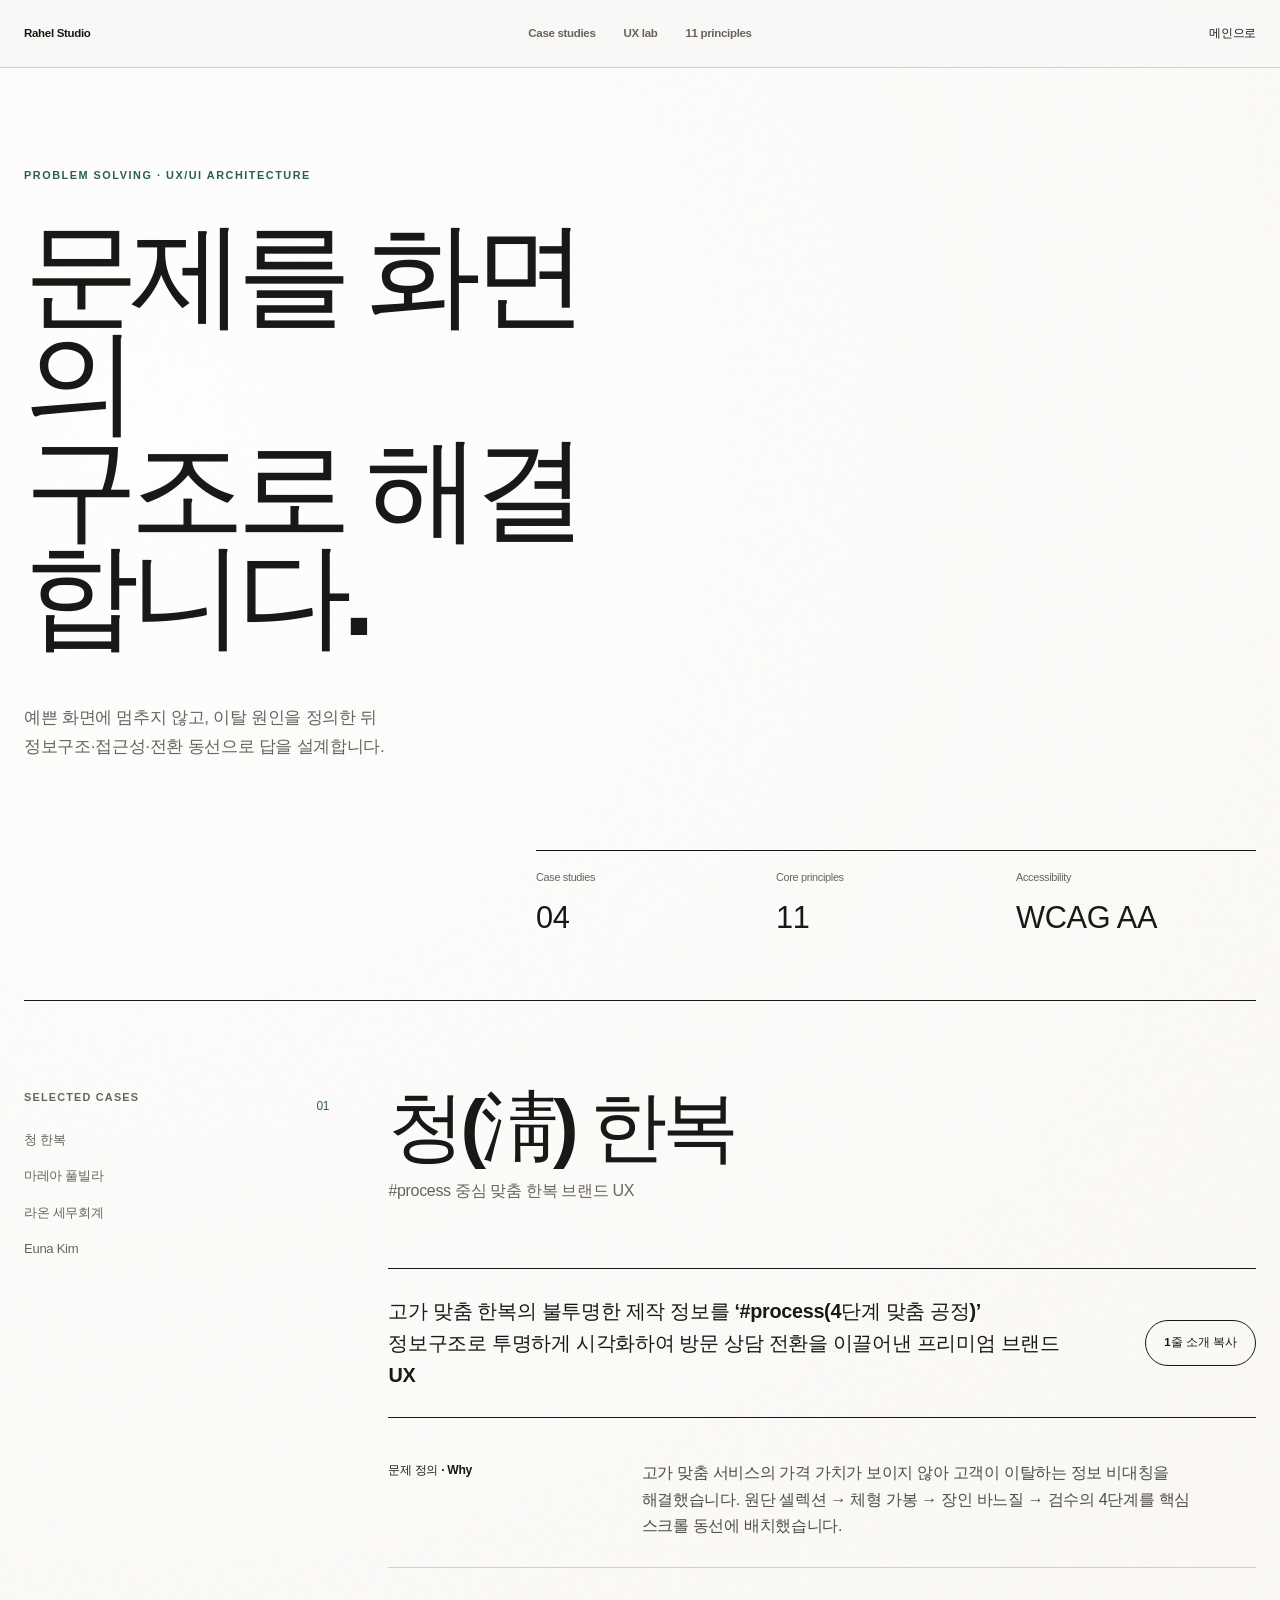
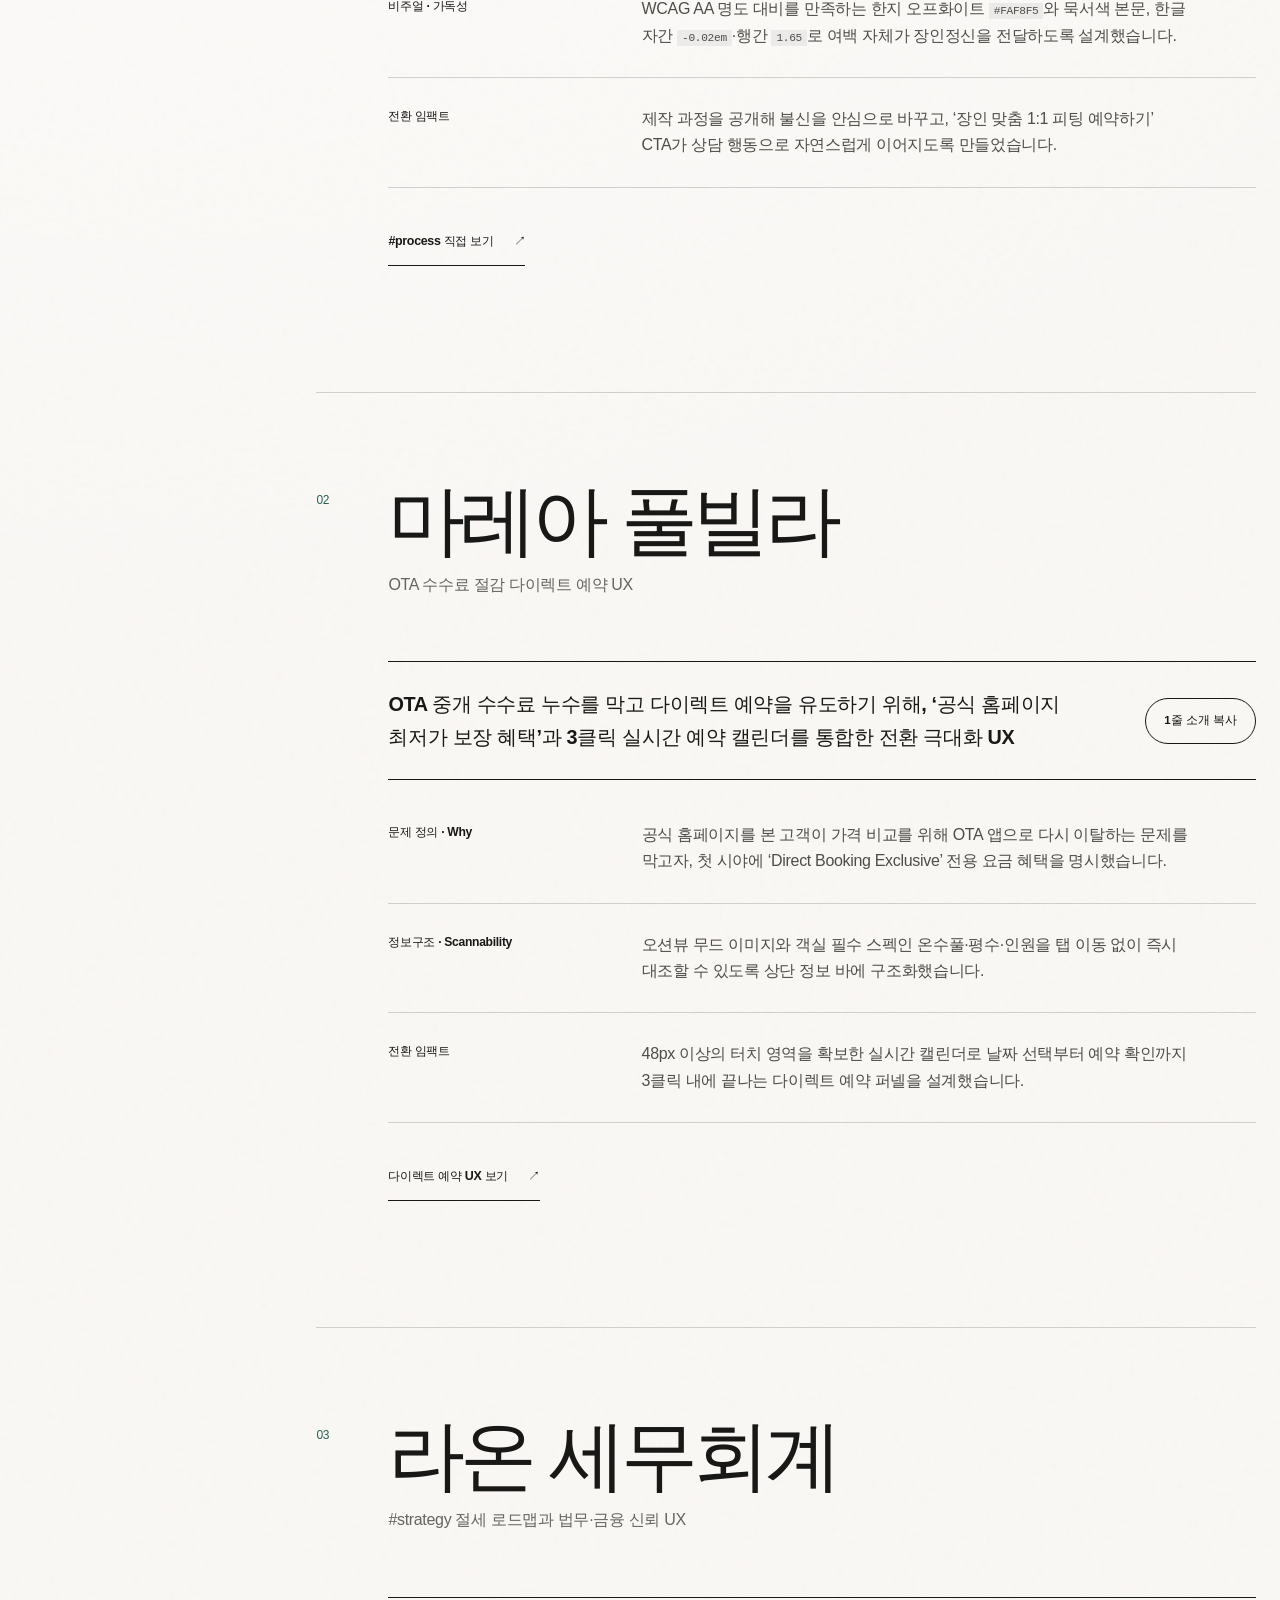
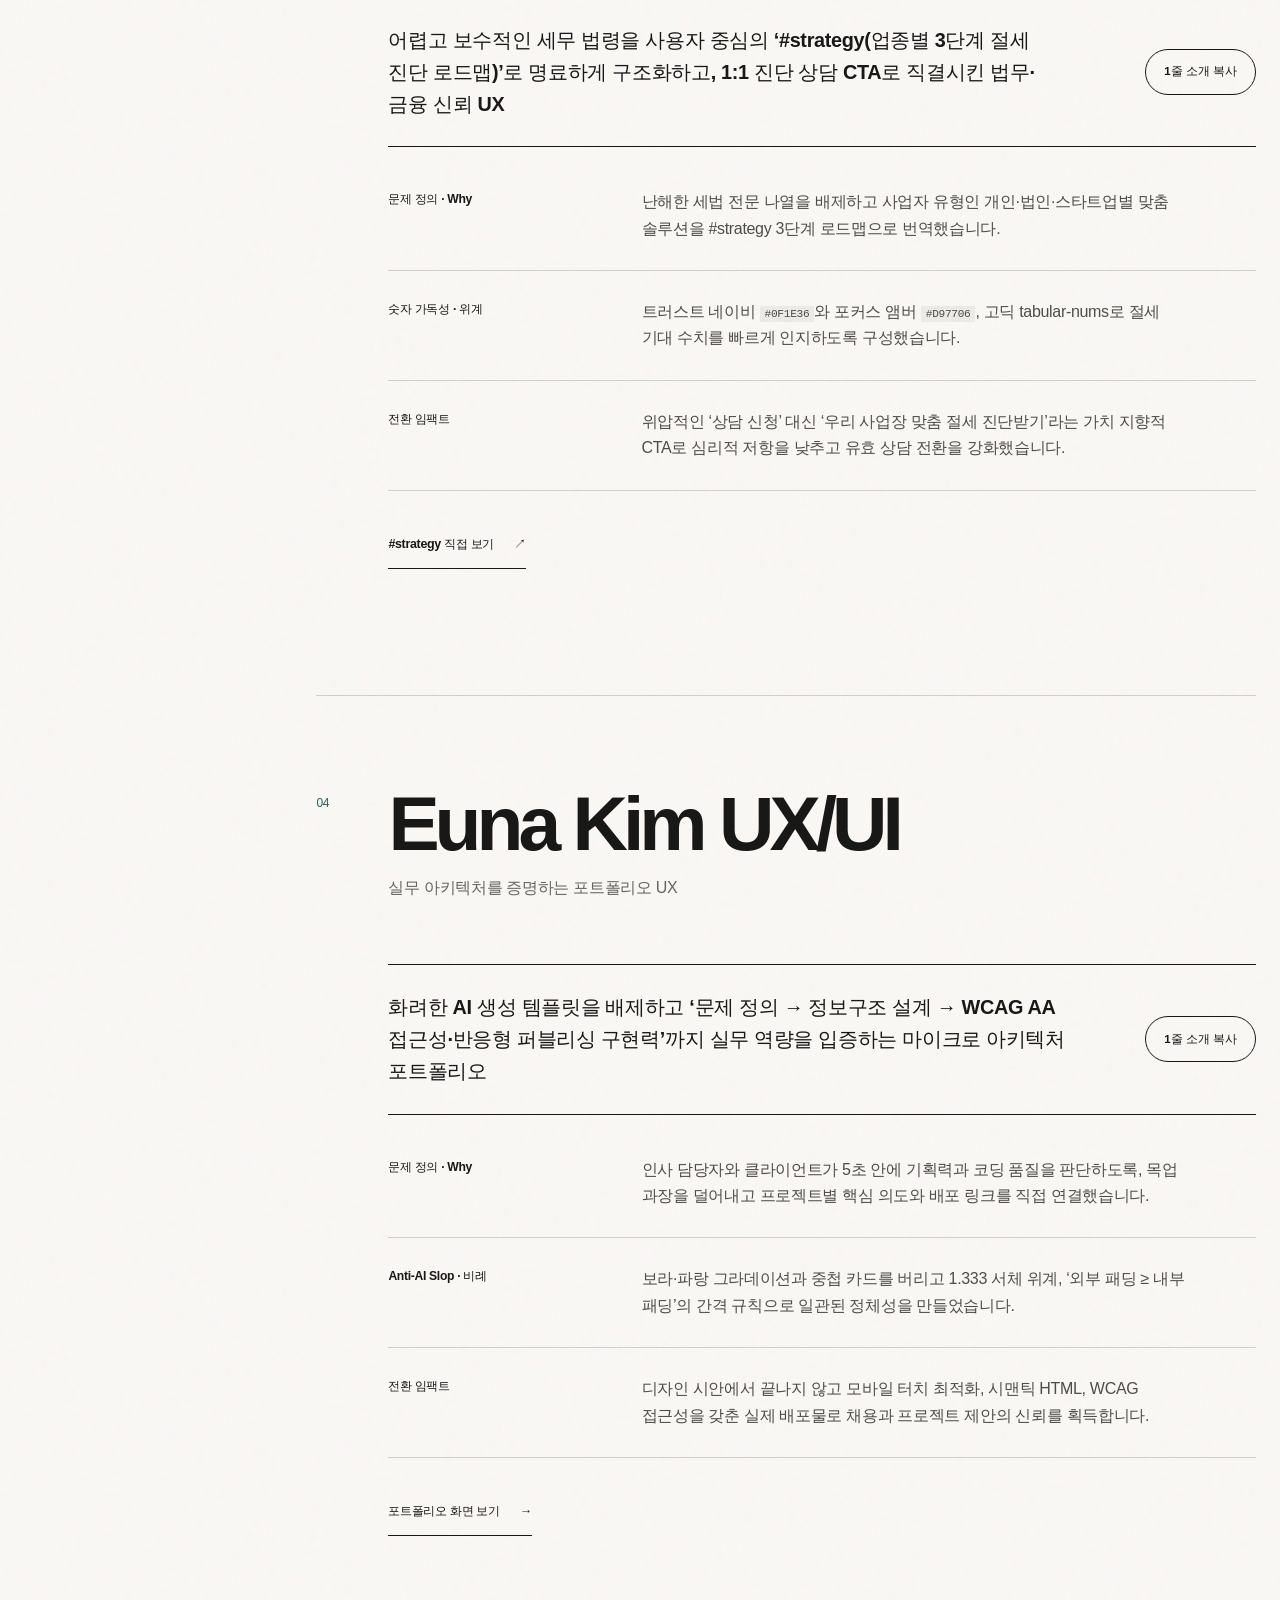
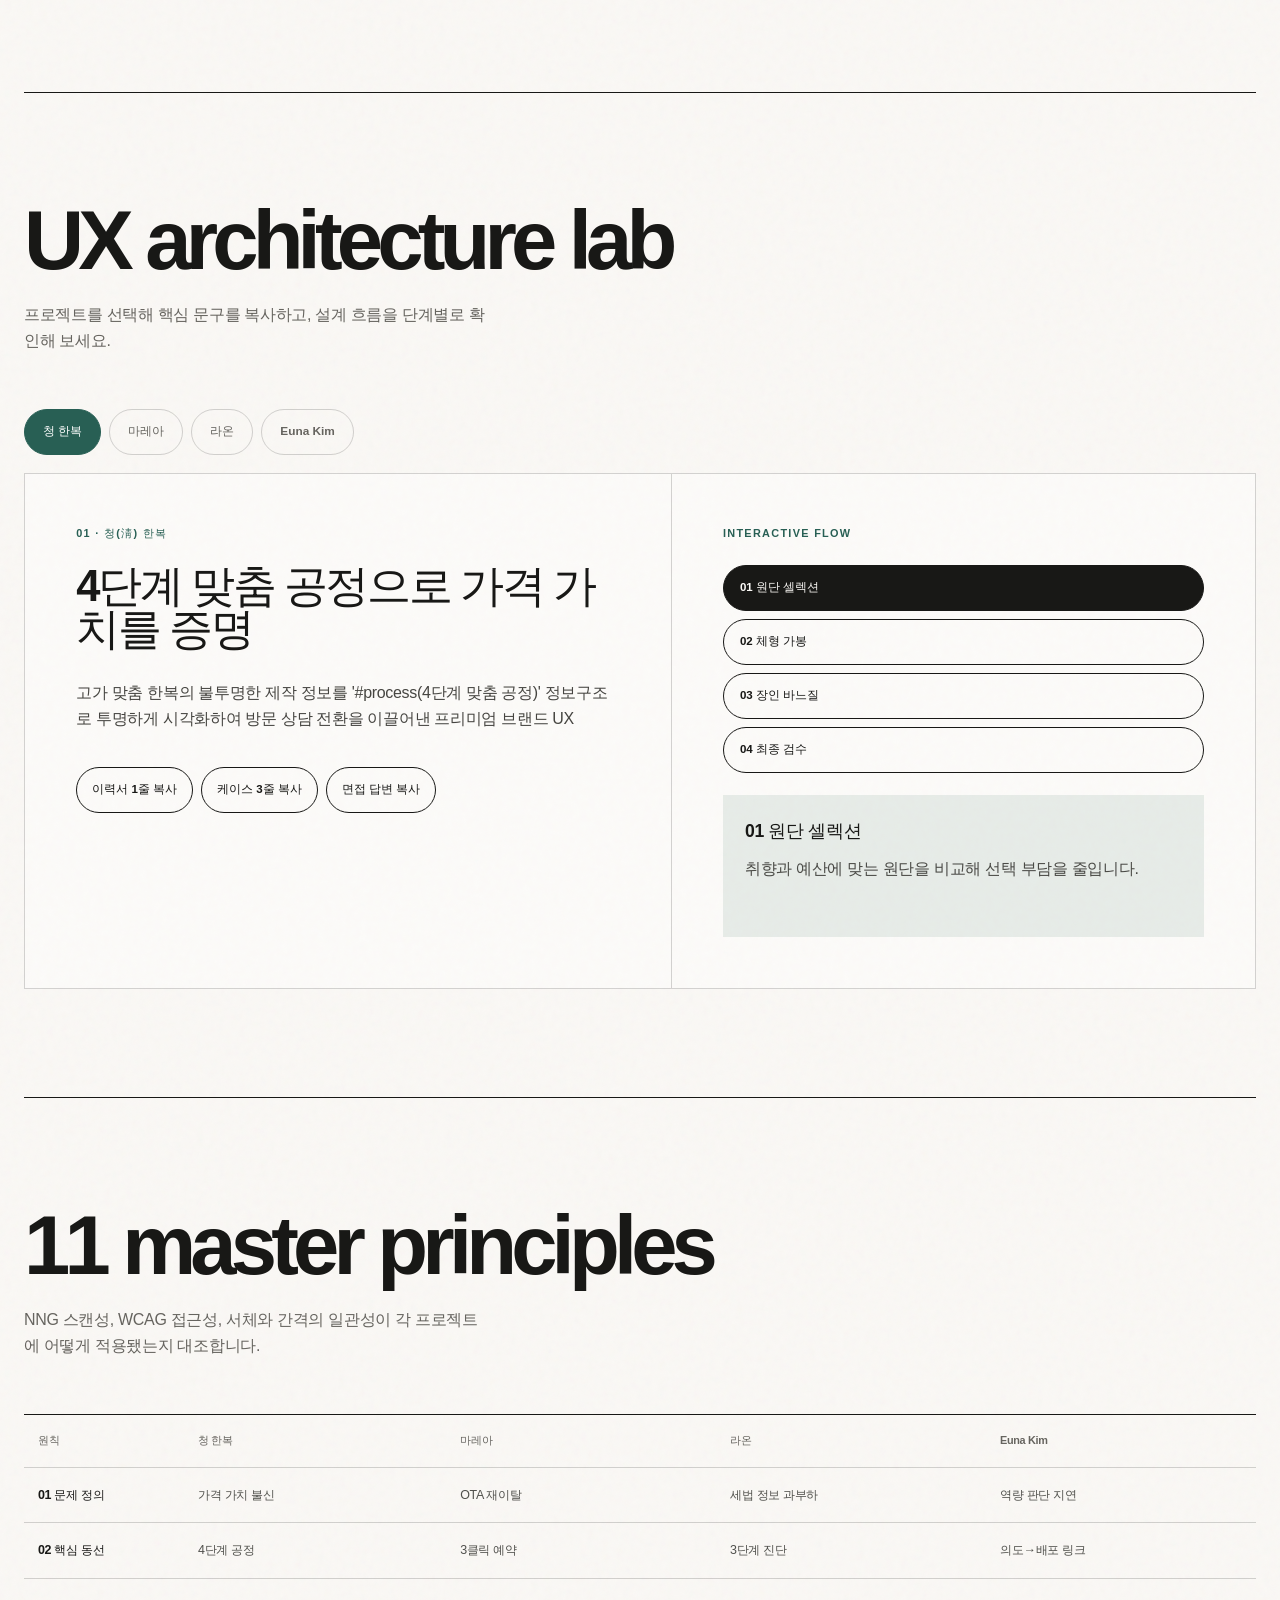
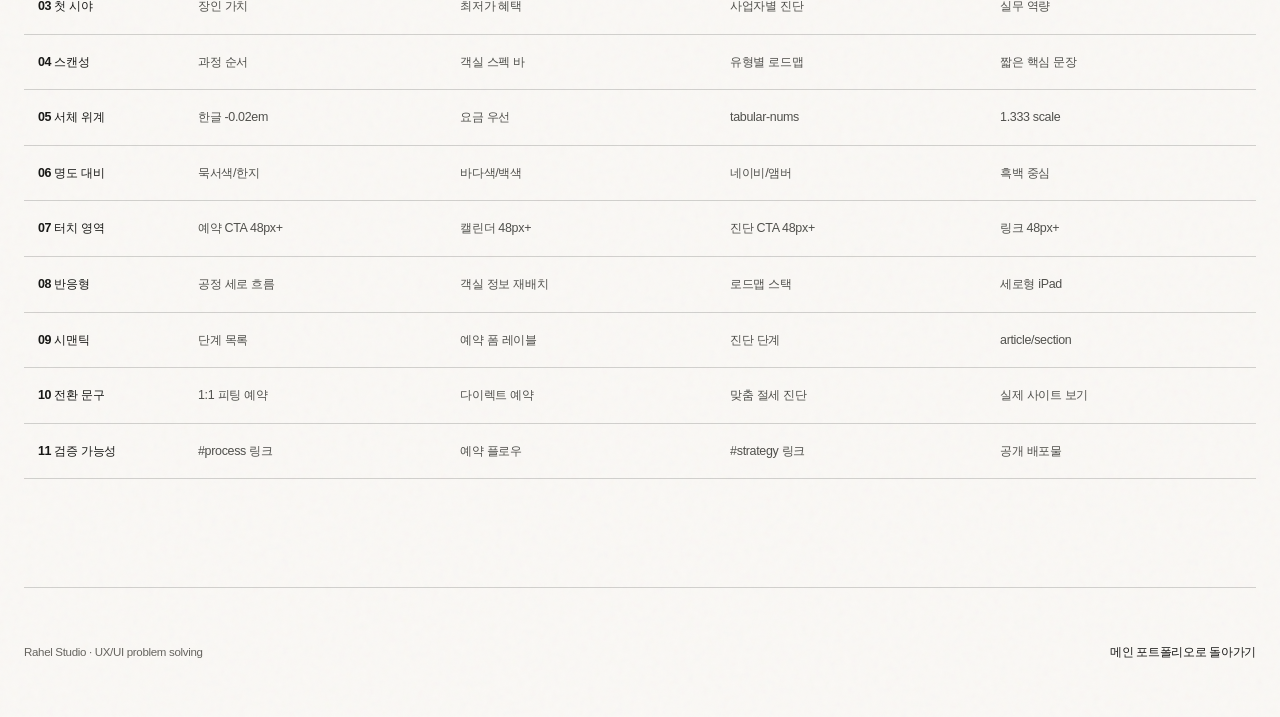
==== process.html @ 080a3192 "Add UX problem-solving case studies" ====
<!doctype html>
<html lang="ko">
  <head>
    <meta charset="UTF-8" />
    <meta name="viewport" content="width=device-width, initial-scale=1" />
    <meta
      name="description"
      content="청 한복, 마레아 풀빌라, 라온 세무회계, Euna Kim 포트폴리오의 문제 정의와 UX/UI 설계 근거를 정리한 케이스스터디."
    />
    <meta name="theme-color" content="#faf8f5" />
    <title>Problem Solving | Rahel Studio</title>
    <link rel="stylesheet" href="process.css" />
    <script src="process.js" defer></script>
  </head>
  <body>
    <a class="skip-link" href="#cases">케이스스터디로 바로가기</a>

    <header class="topbar">
      <a class="brand-link" href="index.html">Rahel Studio</a>
      <nav aria-label="문제해결 페이지 메뉴">
        <a href="#cases">Case studies</a>
        <a href="#lab">UX lab</a>
        <a href="#principles">11 principles</a>
      </nav>
      <a class="back-link" href="index.html#top">메인으로</a>
    </header>

    <main>
      <section class="process-hero" aria-labelledby="process-title">
        <p class="eyebrow">Problem solving · UX/UI architecture</p>
        <h1 id="process-title">문제를 화면의<br />구조로 해결합니다.</h1>
        <p class="hero-copy">
          예쁜 화면에 멈추지 않고, 이탈 원인을 정의한 뒤 정보구조·접근성·전환 동선으로 답을 설계합니다.
        </p>
        <dl class="hero-metrics">
          <div><dt>Case studies</dt><dd>04</dd></div>
          <div><dt>Core principles</dt><dd>11</dd></div>
          <div><dt>Accessibility</dt><dd>WCAG AA</dd></div>
        </dl>
      </section>

      <div class="case-layout" id="cases">
        <aside class="case-index" aria-label="케이스스터디 목차">
          <p>Selected cases</p>
          <ol>
            <li><a href="#cheong">청 한복</a></li>
            <li><a href="#marea">마레아 풀빌라</a></li>
            <li><a href="#raon">라온 세무회계</a></li>
            <li><a href="#euna">Euna Kim</a></li>
          </ol>
        </aside>

        <div class="case-list">
          <article class="case-study" id="cheong">
            <header class="case-title-row">
              <span>01</span>
              <div>
                <h2>청(淸) 한복</h2>
                <p>#process 중심 맞춤 한복 브랜드 UX</p>
              </div>
            </header>
            <div class="one-line-copy">
              <p>고가 맞춤 한복의 불투명한 제작 정보를 ‘#process(4단계 맞춤 공정)’ 정보구조로 투명하게 시각화하여 방문 상담 전환을 이끌어낸 프리미엄 브랜드 UX</p>
              <button class="copy-button" type="button" data-copy-source="resume" data-project="cheong">1줄 소개 복사</button>
            </div>
            <div class="reason-list">
              <section>
                <h3>문제 정의 · Why</h3>
                <p>고가 맞춤 서비스의 가격 가치가 보이지 않아 고객이 이탈하는 정보 비대칭을 해결했습니다. 원단 셀렉션 → 체형 가봉 → 장인 바느질 → 검수의 4단계를 핵심 스크롤 동선에 배치했습니다.</p>
              </section>
              <section>
                <h3>비주얼 · 가독성</h3>
                <p>WCAG AA 명도 대비를 만족하는 한지 오프화이트 <code>#FAF8F5</code>와 묵서색 본문, 한글 자간 <code>-0.02em</code>·행간 <code>1.65</code>로 여백 자체가 장인정신을 전달하도록 설계했습니다.</p>
              </section>
              <section>
                <h3>전환 임팩트</h3>
                <p>제작 과정을 공개해 불신을 안심으로 바꾸고, ‘장인 맞춤 1:1 피팅 예약하기’ CTA가 상담 행동으로 자연스럽게 이어지도록 만들었습니다.</p>
              </section>
            </div>
            <a class="case-link" href="https://cheong-hanbok.euna1234556.chatgpt.site/#process" target="_blank" rel="noreferrer">#process 직접 보기 <span aria-hidden="true">↗</span></a>
          </article>

          <article class="case-study" id="marea">
            <header class="case-title-row">
              <span>02</span>
              <div>
                <h2>마레아 풀빌라</h2>
                <p>OTA 수수료 절감 다이렉트 예약 UX</p>
              </div>
            </header>
            <div class="one-line-copy">
              <p>OTA 중개 수수료 누수를 막고 다이렉트 예약을 유도하기 위해, ‘공식 홈페이지 최저가 보장 혜택’과 3클릭 실시간 예약 캘린더를 통합한 전환 극대화 UX</p>
              <button class="copy-button" type="button" data-copy-source="resume" data-project="marea">1줄 소개 복사</button>
            </div>
            <div class="reason-list">
              <section>
                <h3>문제 정의 · Why</h3>
                <p>공식 홈페이지를 본 고객이 가격 비교를 위해 OTA 앱으로 다시 이탈하는 문제를 막고자, 첫 시야에 ‘Direct Booking Exclusive’ 전용 요금 혜택을 명시했습니다.</p>
              </section>
              <section>
                <h3>정보구조 · Scannability</h3>
                <p>오션뷰 무드 이미지와 객실 필수 스펙인 온수풀·평수·인원을 탭 이동 없이 즉시 대조할 수 있도록 상단 정보 바에 구조화했습니다.</p>
              </section>
              <section>
                <h3>전환 임팩트</h3>
                <p>48px 이상의 터치 영역을 확보한 실시간 캘린더로 날짜 선택부터 예약 확인까지 3클릭 내에 끝나는 다이렉트 예약 퍼넬을 설계했습니다.</p>
              </section>
            </div>
            <a class="case-link" href="https://marea-pool-villa-direct.euna1234556.chatgpt.site/" target="_blank" rel="noreferrer">다이렉트 예약 UX 보기 <span aria-hidden="true">↗</span></a>
          </article>

          <article class="case-study" id="raon">
            <header class="case-title-row">
              <span>03</span>
              <div>
                <h2>라온 세무회계</h2>
                <p>#strategy 절세 로드맵과 법무·금융 신뢰 UX</p>
              </div>
            </header>
            <div class="one-line-copy">
              <p>어렵고 보수적인 세무 법령을 사용자 중심의 ‘#strategy(업종별 3단계 절세 진단 로드맵)’로 명료하게 구조화하고, 1:1 진단 상담 CTA로 직결시킨 법무·금융 신뢰 UX</p>
              <button class="copy-button" type="button" data-copy-source="resume" data-project="raon">1줄 소개 복사</button>
            </div>
            <div class="reason-list">
              <section>
                <h3>문제 정의 · Why</h3>
                <p>난해한 세법 전문 나열을 배제하고 사업자 유형인 개인·법인·스타트업별 맞춤 솔루션을 #strategy 3단계 로드맵으로 번역했습니다.</p>
              </section>
              <section>
                <h3>숫자 가독성 · 위계</h3>
                <p>트러스트 네이비 <code>#0F1E36</code>와 포커스 앰버 <code>#D97706</code>, 고딕 tabular-nums로 절세 기대 수치를 빠르게 인지하도록 구성했습니다.</p>
              </section>
              <section>
                <h3>전환 임팩트</h3>
                <p>위압적인 ‘상담 신청’ 대신 ‘우리 사업장 맞춤 절세 진단받기’라는 가치 지향적 CTA로 심리적 저항을 낮추고 유효 상담 전환을 강화했습니다.</p>
              </section>
            </div>
            <a class="case-link" href="https://eunakim1984-pixel.github.io/raon-tax-office/#strategy" target="_blank" rel="noreferrer">#strategy 직접 보기 <span aria-hidden="true">↗</span></a>
          </article>

          <article class="case-study" id="euna">
            <header class="case-title-row">
              <span>04</span>
              <div>
                <h2>Euna Kim UX/UI</h2>
                <p>실무 아키텍처를 증명하는 포트폴리오 UX</p>
              </div>
            </header>
            <div class="one-line-copy">
              <p>화려한 AI 생성 템플릿을 배제하고 ‘문제 정의 → 정보구조 설계 → WCAG AA 접근성·반응형 퍼블리싱 구현력’까지 실무 역량을 입증하는 마이크로 아키텍처 포트폴리오</p>
              <button class="copy-button" type="button" data-copy-source="resume" data-project="euna">1줄 소개 복사</button>
            </div>
            <div class="reason-list">
              <section>
                <h3>문제 정의 · Why</h3>
                <p>인사 담당자와 클라이언트가 5초 안에 기획력과 코딩 품질을 판단하도록, 목업 과장을 덜어내고 프로젝트별 핵심 의도와 배포 링크를 직접 연결했습니다.</p>
              </section>
              <section>
                <h3>Anti-AI Slop · 비례</h3>
                <p>보라·파랑 그라데이션과 중첩 카드를 버리고 1.333 서체 위계, ‘외부 패딩 ≥ 내부 패딩’의 간격 규칙으로 일관된 정체성을 만들었습니다.</p>
              </section>
              <section>
                <h3>전환 임팩트</h3>
                <p>디자인 시안에서 끝나지 않고 모바일 터치 최적화, 시맨틱 HTML, WCAG 접근성을 갖춘 실제 배포물로 채용과 프로젝트 제안의 신뢰를 획득합니다.</p>
              </section>
            </div>
            <a class="case-link" href="index.html#portfolio">포트폴리오 화면 보기 <span aria-hidden="true">→</span></a>
          </article>
        </div>
      </div>

      <section class="ux-lab" id="lab" aria-labelledby="lab-title">
        <header>
          <h2 id="lab-title">UX architecture lab</h2>
          <p>프로젝트를 선택해 핵심 문구를 복사하고, 설계 흐름을 단계별로 확인해 보세요.</p>
        </header>
        <div class="lab-tabs" role="tablist" aria-label="프로젝트 선택">
          <button type="button" role="tab" aria-selected="true" data-lab-project="cheong">청 한복</button>
          <button type="button" role="tab" aria-selected="false" data-lab-project="marea">마레아</button>
          <button type="button" role="tab" aria-selected="false" data-lab-project="raon">라온</button>
          <button type="button" role="tab" aria-selected="false" data-lab-project="euna">Euna Kim</button>
        </div>
        <div class="lab-panel" role="tabpanel" tabindex="0">
          <div class="lab-copy-block">
            <p class="lab-project-label" data-lab-label></p>
            <h3 data-lab-title></h3>
            <p data-lab-resume></p>
            <div class="copy-actions">
              <button type="button" data-copy-source="resume" data-lab-copy>이력서 1줄 복사</button>
              <button type="button" data-copy-source="case" data-lab-copy>케이스 3줄 복사</button>
              <button type="button" data-copy-source="interview" data-lab-copy>면접 답변 복사</button>
            </div>
          </div>
          <div class="lab-simulator">
            <p>Interactive flow</p>
            <div class="flow-steps" data-flow-steps></div>
            <div class="flow-result" aria-live="polite">
              <strong data-flow-title></strong>
              <span data-flow-description></span>
            </div>
          </div>
        </div>
      </section>

      <section class="principles" id="principles" aria-labelledby="principles-title">
        <header>
          <h2 id="principles-title">11 master principles</h2>
          <p>NNG 스캔성, WCAG 접근성, 서체와 간격의 일관성이 각 프로젝트에 어떻게 적용됐는지 대조합니다.</p>
        </header>
        <div class="table-wrap" tabindex="0" aria-label="11대 UX/UI 원칙 비교표. 좌우로 스크롤할 수 있습니다.">
          <table>
            <thead>
              <tr><th>원칙</th><th>청 한복</th><th>마레아</th><th>라온</th><th>Euna Kim</th></tr>
            </thead>
            <tbody>
              <tr><th>01 문제 정의</th><td>가격 가치 불신</td><td>OTA 재이탈</td><td>세법 정보 과부하</td><td>역량 판단 지연</td></tr>
              <tr><th>02 핵심 동선</th><td>4단계 공정</td><td>3클릭 예약</td><td>3단계 진단</td><td>의도→배포 링크</td></tr>
              <tr><th>03 첫 시야</th><td>장인 가치</td><td>최저가 혜택</td><td>사업자별 진단</td><td>실무 역량</td></tr>
              <tr><th>04 스캔성</th><td>과정 순서</td><td>객실 스펙 바</td><td>유형별 로드맵</td><td>짧은 핵심 문장</td></tr>
              <tr><th>05 서체 위계</th><td>한글 -0.02em</td><td>요금 우선</td><td>tabular-nums</td><td>1.333 scale</td></tr>
              <tr><th>06 명도 대비</th><td>묵서색/한지</td><td>바다색/백색</td><td>네이비/앰버</td><td>흑백 중심</td></tr>
              <tr><th>07 터치 영역</th><td>예약 CTA 48px+</td><td>캘린더 48px+</td><td>진단 CTA 48px+</td><td>링크 48px+</td></tr>
              <tr><th>08 반응형</th><td>공정 세로 흐름</td><td>객실 정보 재배치</td><td>로드맵 스택</td><td>세로형 iPad</td></tr>
              <tr><th>09 시맨틱</th><td>단계 목록</td><td>예약 폼 레이블</td><td>진단 단계</td><td>article/section</td></tr>
              <tr><th>10 전환 문구</th><td>1:1 피팅 예약</td><td>다이렉트 예약</td><td>맞춤 절세 진단</td><td>실제 사이트 보기</td></tr>
              <tr><th>11 검증 가능성</th><td>#process 링크</td><td>예약 플로우</td><td>#strategy 링크</td><td>공개 배포물</td></tr>
            </tbody>
          </table>
        </div>
      </section>
    </main>

    <footer>
      <p>Rahel Studio · UX/UI problem solving</p>
      <a href="index.html#top">메인 포트폴리오로 돌아가기</a>
    </footer>
    <div class="copy-status" role="status" aria-live="polite"></div>
  </body>
</html>
---- process.css ----
:root {
  --paper: #faf8f5;
  --paper-deep: #efede8;
  --ink: #181816;
  --muted: #66645f;
  --line: rgba(24, 24, 22, 0.18);
  --accent: #285f54;
  --accent-soft: rgba(40, 95, 84, 0.1);
  --max: 1240px;
  color: var(--ink);
  background: var(--paper);
  font-family: "Helvetica Neue", Helvetica, Arial, "Apple SD Gothic Neo", "Noto Sans KR", sans-serif;
  font-synthesis: none;
}

* { box-sizing: border-box; }

html {
  scroll-behavior: smooth;
  background: var(--paper);
}

body {
  margin: 0;
  min-width: 320px;
  background-color: var(--paper);
  background-image:
    radial-gradient(circle at 12% 6%, rgba(255,255,255,.82), transparent 27%),
    url("data:image/svg+xml,%3Csvg viewBox='0 0 220 220' xmlns='http://www.w3.org/2000/svg'%3E%3Cfilter id='paper'%3E%3CfeTurbulence type='fractalNoise' baseFrequency='.82' numOctaves='3' stitchTiles='stitch'/%3E%3C/filter%3E%3Crect width='100%25' height='100%25' filter='url(%23paper)' opacity='.035'/%3E%3C/svg%3E");
  color: var(--ink);
  line-height: 1.65;
  letter-spacing: -0.02em;
}

a { color: inherit; text-underline-offset: .24em; }
button { font: inherit; }

a:focus-visible,
button:focus-visible,
.table-wrap:focus-visible,
.lab-panel:focus-visible {
  outline: 3px solid var(--accent);
  outline-offset: 4px;
}

.skip-link {
  position: fixed;
  top: 12px;
  left: 12px;
  z-index: 100;
  padding: 9px 13px;
  transform: translateY(-160%);
  background: var(--ink);
  color: white;
}

.skip-link:focus { transform: translateY(0); }

.topbar {
  position: sticky;
  top: 0;
  z-index: 20;
  display: grid;
  width: 100%;
  min-height: 68px;
  padding: 0 max(24px, calc((100vw - var(--max)) / 2));
  grid-template-columns: 1fr auto 1fr;
  align-items: center;
  border-bottom: 1px solid var(--line);
  background: rgba(250, 248, 245, .9);
  backdrop-filter: blur(16px);
}

.brand-link,
.back-link,
.topbar nav a {
  font-size: .72rem;
  font-weight: 650;
  text-decoration: none;
}

.brand-link { justify-self: start; }
.back-link { justify-self: end; }

.topbar nav { display: flex; gap: 28px; }
.topbar nav a { color: var(--muted); }
.topbar nav a:hover { color: var(--ink); }

main { overflow: clip; }

.process-hero {
  width: min(calc(100% - 48px), var(--max));
  min-height: calc(100dvh - 68px);
  margin: 0 auto;
  padding: clamp(64px, 11vh, 118px) 0 56px;
}

.eyebrow {
  margin: 0 0 36px;
  color: var(--accent);
  font-size: .68rem;
  font-weight: 700;
  letter-spacing: .14em;
  text-transform: uppercase;
}

.process-hero h1 {
  max-width: 9.5ch;
  margin: 0;
  font-size: clamp(3.6rem, 9vw, 8.2rem);
  font-weight: 560;
  letter-spacing: -.075em;
  line-height: .93;
}

.hero-copy {
  max-width: 43ch;
  margin: clamp(40px, 6vh, 68px) 0 0;
  color: var(--muted);
  font-size: clamp(1rem, 1.35vw, 1.18rem);
  word-break: keep-all;
}

.hero-metrics {
  display: grid;
  max-width: 720px;
  margin: clamp(56px, 10vh, 110px) 0 0 auto;
  grid-template-columns: repeat(3, 1fr);
  border-top: 1px solid var(--ink);
}

.hero-metrics div { padding: 18px 0 0; }
.hero-metrics dt { color: var(--muted); font-size: .68rem; }
.hero-metrics dd { margin: 6px 0 0; font-size: clamp(1.45rem, 2.4vw, 2.15rem); font-variant-numeric: tabular-nums; }

.case-layout {
  display: grid;
  width: min(calc(100% - 48px), var(--max));
  margin: 0 auto;
  padding: 88px 0 30px;
  grid-template-columns: 190px minmax(0, 1fr);
  gap: clamp(48px, 8vw, 120px);
  border-top: 1px solid var(--ink);
}

.case-index {
  position: sticky;
  top: 102px;
  height: fit-content;
}

.case-index > p {
  margin: 0 0 19px;
  color: var(--muted);
  font-size: .68rem;
  font-weight: 700;
  letter-spacing: .11em;
  text-transform: uppercase;
}

.case-index ol { margin: 0; padding: 0; list-style: none; }
.case-index li + li { margin-top: 10px; }
.case-index a { color: var(--muted); font-size: .82rem; text-decoration: none; }
.case-index a:hover { color: var(--ink); }

.case-study {
  padding: 0 0 clamp(96px, 14vh, 160px);
  scroll-margin-top: 94px;
}

.case-study + .case-study {
  padding-top: clamp(76px, 10vh, 118px);
  border-top: 1px solid var(--line);
}

.case-title-row {
  display: grid;
  grid-template-columns: 50px 1fr;
  gap: 22px;
  align-items: start;
}

.case-title-row > span {
  padding-top: 8px;
  color: var(--accent);
  font-size: .75rem;
  font-variant-numeric: tabular-nums;
}

.case-title-row h2 {
  margin: 0;
  font-size: clamp(2.5rem, 6vw, 5.6rem);
  font-weight: 560;
  letter-spacing: -.065em;
  line-height: .98;
}

.case-title-row p { margin: 14px 0 0; color: var(--muted); word-break: keep-all; }

.one-line-copy {
  display: grid;
  margin: clamp(44px, 7vh, 72px) 0 0 72px;
  padding: 26px 0;
  grid-template-columns: minmax(0, 1fr) auto;
  gap: 28px;
  align-items: center;
  border-top: 1px solid var(--ink);
  border-bottom: 1px solid var(--ink);
}

.one-line-copy p {
  max-width: 62ch;
  margin: 0;
  font-size: clamp(1.06rem, 1.55vw, 1.28rem);
  font-weight: 600;
  line-height: 1.62;
  word-break: keep-all;
}

.copy-button,
.copy-actions button,
.flow-steps button {
  min-height: 46px;
  border: 1px solid var(--ink);
  border-radius: 999px;
  background: transparent;
  color: var(--ink);
  cursor: pointer;
  font-size: .72rem;
  font-weight: 700;
  white-space: nowrap;
}

.copy-button { padding: 0 18px; }
.copy-button:hover,
.copy-actions button:hover,
.flow-steps button:hover,
.flow-steps button.is-active { background: var(--ink); color: var(--paper); }
.copy-button:active,
.copy-actions button:active,
.flow-steps button:active { transform: translateY(1px) scale(.98); }

.reason-list {
  margin: 14px 0 0 72px;
}

.reason-list section {
  display: grid;
  padding: 28px 0;
  grid-template-columns: minmax(150px, .36fr) minmax(0, 1fr);
  gap: 32px;
  border-bottom: 1px solid var(--line);
}

.reason-list h3 { margin: 0; font-size: .76rem; font-weight: 700; }
.reason-list p { max-width: 62ch; margin: 0; color: #4e4d49; word-break: keep-all; }
code { padding: 2px 5px; background: rgba(24,24,22,.06); color: inherit; font-size: .86em; }

.case-link {
  display: inline-flex;
  min-height: 48px;
  margin: 30px 0 0 72px;
  align-items: center;
  gap: 20px;
  border-bottom: 1px solid var(--ink);
  font-size: .78rem;
  font-weight: 700;
  text-decoration: none;
}

.ux-lab,
.principles {
  width: min(calc(100% - 48px), var(--max));
  margin: 0 auto;
  padding: clamp(84px, 12vh, 140px) 0;
  border-top: 1px solid var(--ink);
  scroll-margin-top: 68px;
}

.ux-lab > header,
.principles > header { max-width: 720px; }

.ux-lab h2,
.principles h2 {
  margin: 0;
  font-size: clamp(2.8rem, 6.5vw, 6rem);
  font-weight: 560;
  letter-spacing: -.07em;
  line-height: .95;
}

.ux-lab header p,
.principles header p { max-width: 52ch; margin: 22px 0 0; color: var(--muted); }

.lab-tabs {
  display: flex;
  margin-top: 54px;
  gap: 8px;
  overflow-x: auto;
  scrollbar-width: thin;
}

.lab-tabs button {
  min-width: fit-content;
  min-height: 46px;
  padding: 0 18px;
  border: 1px solid var(--line);
  border-radius: 999px;
  background: transparent;
  color: var(--muted);
  cursor: pointer;
  font-size: .74rem;
  font-weight: 650;
}

.lab-tabs button[aria-selected="true"] { border-color: var(--accent); background: var(--accent); color: white; }

.lab-panel {
  display: grid;
  margin-top: 18px;
  grid-template-columns: 1.05fr .95fr;
  border: 1px solid var(--line);
  background: rgba(255,255,255,.34);
}

.lab-copy-block,
.lab-simulator { min-width: 0; padding: clamp(28px, 4vw, 54px); }
.lab-simulator { border-left: 1px solid var(--line); }
.lab-project-label,
.lab-simulator > p { margin: 0 0 22px; color: var(--accent); font-size: .68rem; font-weight: 700; letter-spacing: .12em; text-transform: uppercase; }
.lab-copy-block h3 { margin: 0; font-size: clamp(1.8rem, 3.4vw, 3.2rem); letter-spacing: -.055em; line-height: 1; }
.lab-copy-block > p:not(.lab-project-label) { margin: 28px 0 0; color: #464541; }

.copy-actions { display: flex; margin-top: 34px; gap: 8px; flex-wrap: wrap; }
.copy-actions button { padding: 0 15px; }

.flow-steps { display: grid; gap: 8px; }
.flow-steps button { width: 100%; padding: 0 16px; text-align: left; }
.flow-result { min-height: 142px; margin-top: 22px; padding: 22px; background: var(--accent-soft); }
.flow-result strong,
.flow-result span { display: block; }
.flow-result strong { font-size: 1.1rem; }
.flow-result span { margin-top: 10px; color: #4a4a46; }

.table-wrap { margin-top: 54px; overflow-x: auto; border-top: 1px solid var(--ink); }
table { width: 100%; min-width: 880px; border-collapse: collapse; font-size: .78rem; }
th, td { padding: 17px 14px; border-bottom: 1px solid var(--line); text-align: left; vertical-align: top; }
thead th { color: var(--muted); font-size: .68rem; font-weight: 700; }
tbody th { width: 160px; font-weight: 700; }
tbody td { color: #50504c; }

footer {
  display: flex;
  width: min(calc(100% - 48px), var(--max));
  min-height: 130px;
  margin: 0 auto;
  align-items: center;
  justify-content: space-between;
  border-top: 1px solid var(--line);
  color: var(--muted);
  font-size: .72rem;
}

footer a { color: var(--ink); font-weight: 700; text-decoration: none; }

.copy-status {
  position: fixed;
  right: 20px;
  bottom: 20px;
  z-index: 30;
  max-width: calc(100vw - 40px);
  padding: 11px 16px;
  transform: translateY(24px);
  border-radius: 999px;
  background: var(--ink);
  color: white;
  font-size: .74rem;
  opacity: 0;
  pointer-events: none;
  transition: opacity .18s ease, transform .18s ease;
}

.copy-status.is-visible { transform: translateY(0); opacity: 1; }

@media (max-width: 900px) {
  .topbar { grid-template-columns: 1fr auto; }
  .topbar nav { display: none; }
  .case-layout { grid-template-columns: 1fr; }
  .case-index { position: static; }
  .case-index ol { display: flex; gap: 16px; overflow-x: auto; }
  .case-index li + li { margin-top: 0; }
  .lab-panel { grid-template-columns: 1fr; }
  .lab-simulator { border-top: 1px solid var(--line); border-left: 0; }
}

@media (max-width: 640px) {
  .topbar { padding: 0 16px; }
  .process-hero,
  .case-layout,
  .ux-lab,
  .principles,
  footer { width: calc(100% - 32px); }
  .process-hero { min-height: auto; padding-top: 64px; }
  .process-hero h1 { font-size: clamp(3.4rem, 17vw, 5.2rem); }
  .hero-metrics { margin-top: 64px; }
  .hero-metrics dt { min-height: 36px; }
  .hero-metrics dd { font-size: 1.2rem; }
  .case-layout { padding-top: 64px; }
  .case-title-row { grid-template-columns: 34px 1fr; gap: 12px; }
  .one-line-copy { margin-left: 0; grid-template-columns: 1fr; }
  .copy-button { justify-self: start; }
  .reason-list { margin-left: 0; }
  .reason-list section { grid-template-columns: 1fr; gap: 11px; }
  .case-link { margin-left: 0; }
  .lab-copy-block,
  .lab-simulator { padding: 26px 20px; }
  .copy-actions { flex-direction: column; }
  .copy-actions button { width: 100%; }
  footer { flex-direction: column; align-items: flex-start; justify-content: center; gap: 10px; }
}

@media (prefers-reduced-motion: reduce) {
  html { scroll-behavior: auto; }
  *, *::before, *::after { transition-duration: .01ms !important; }
}
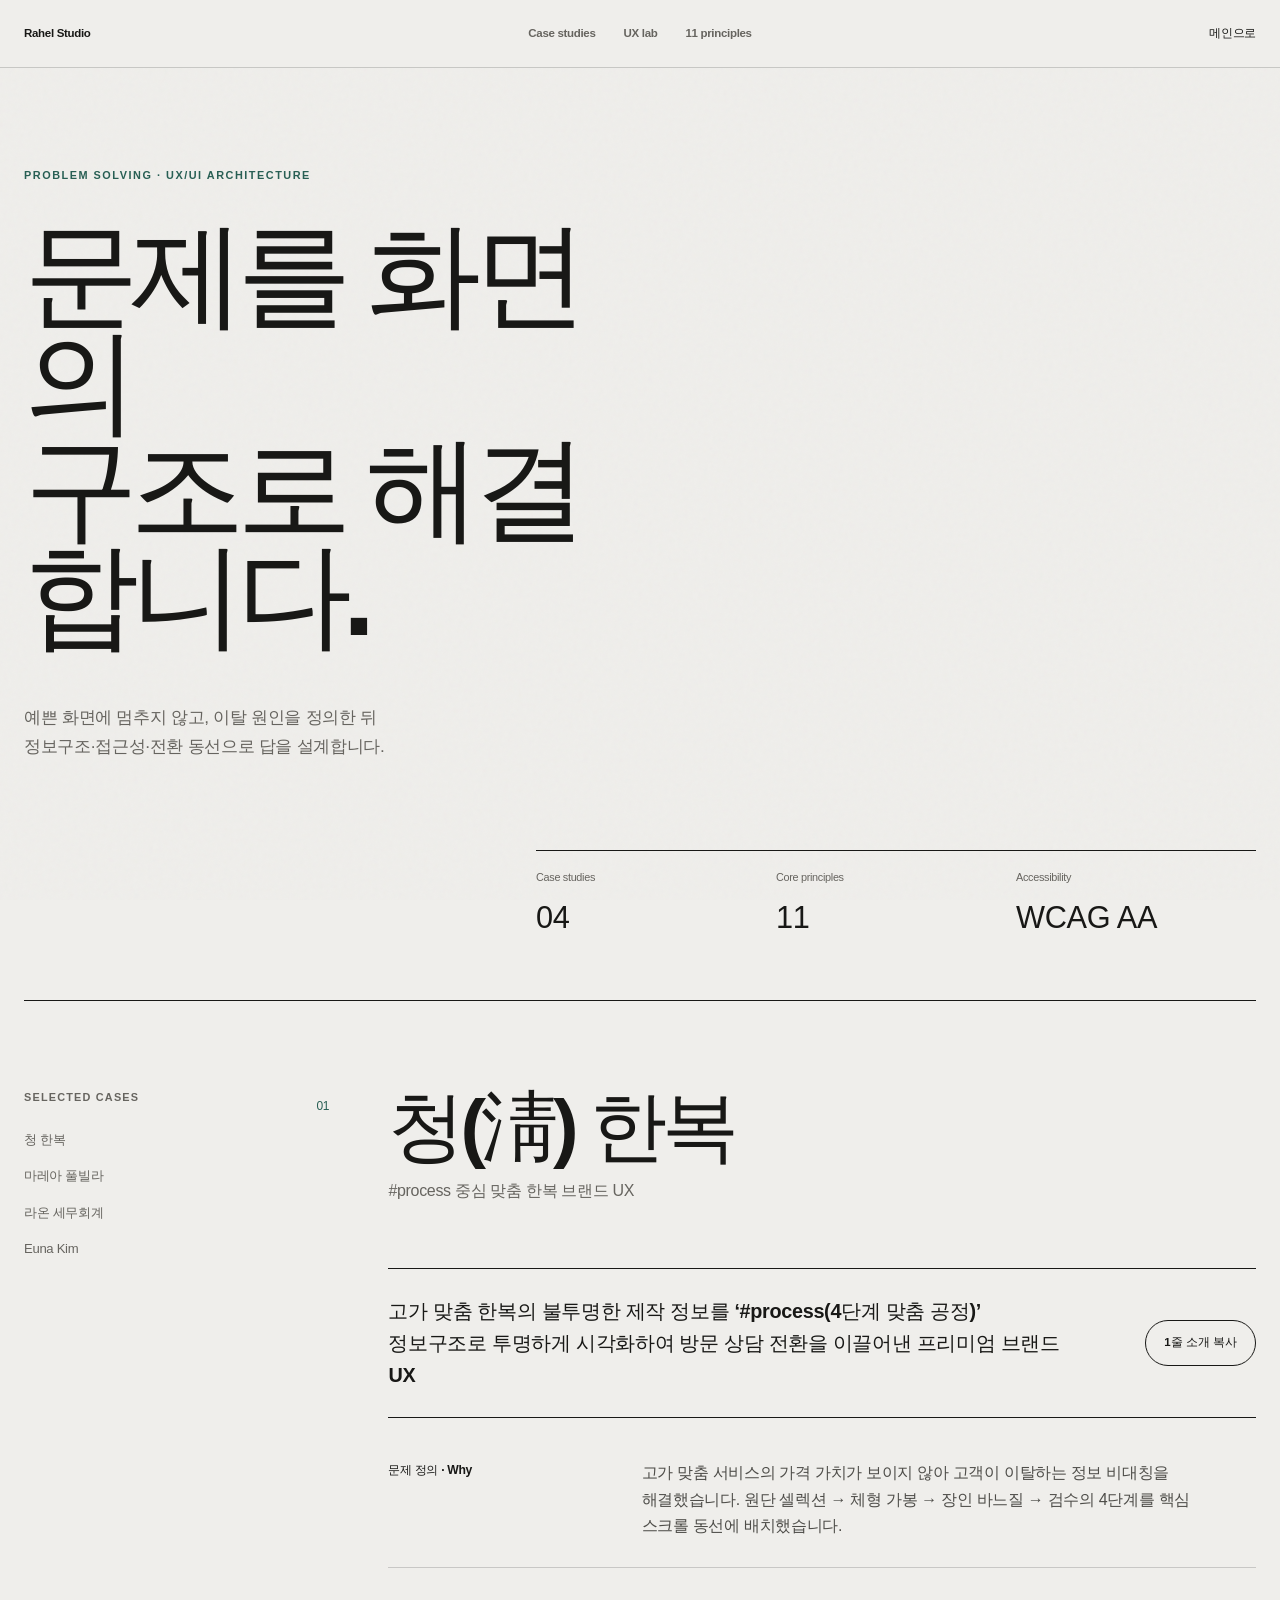
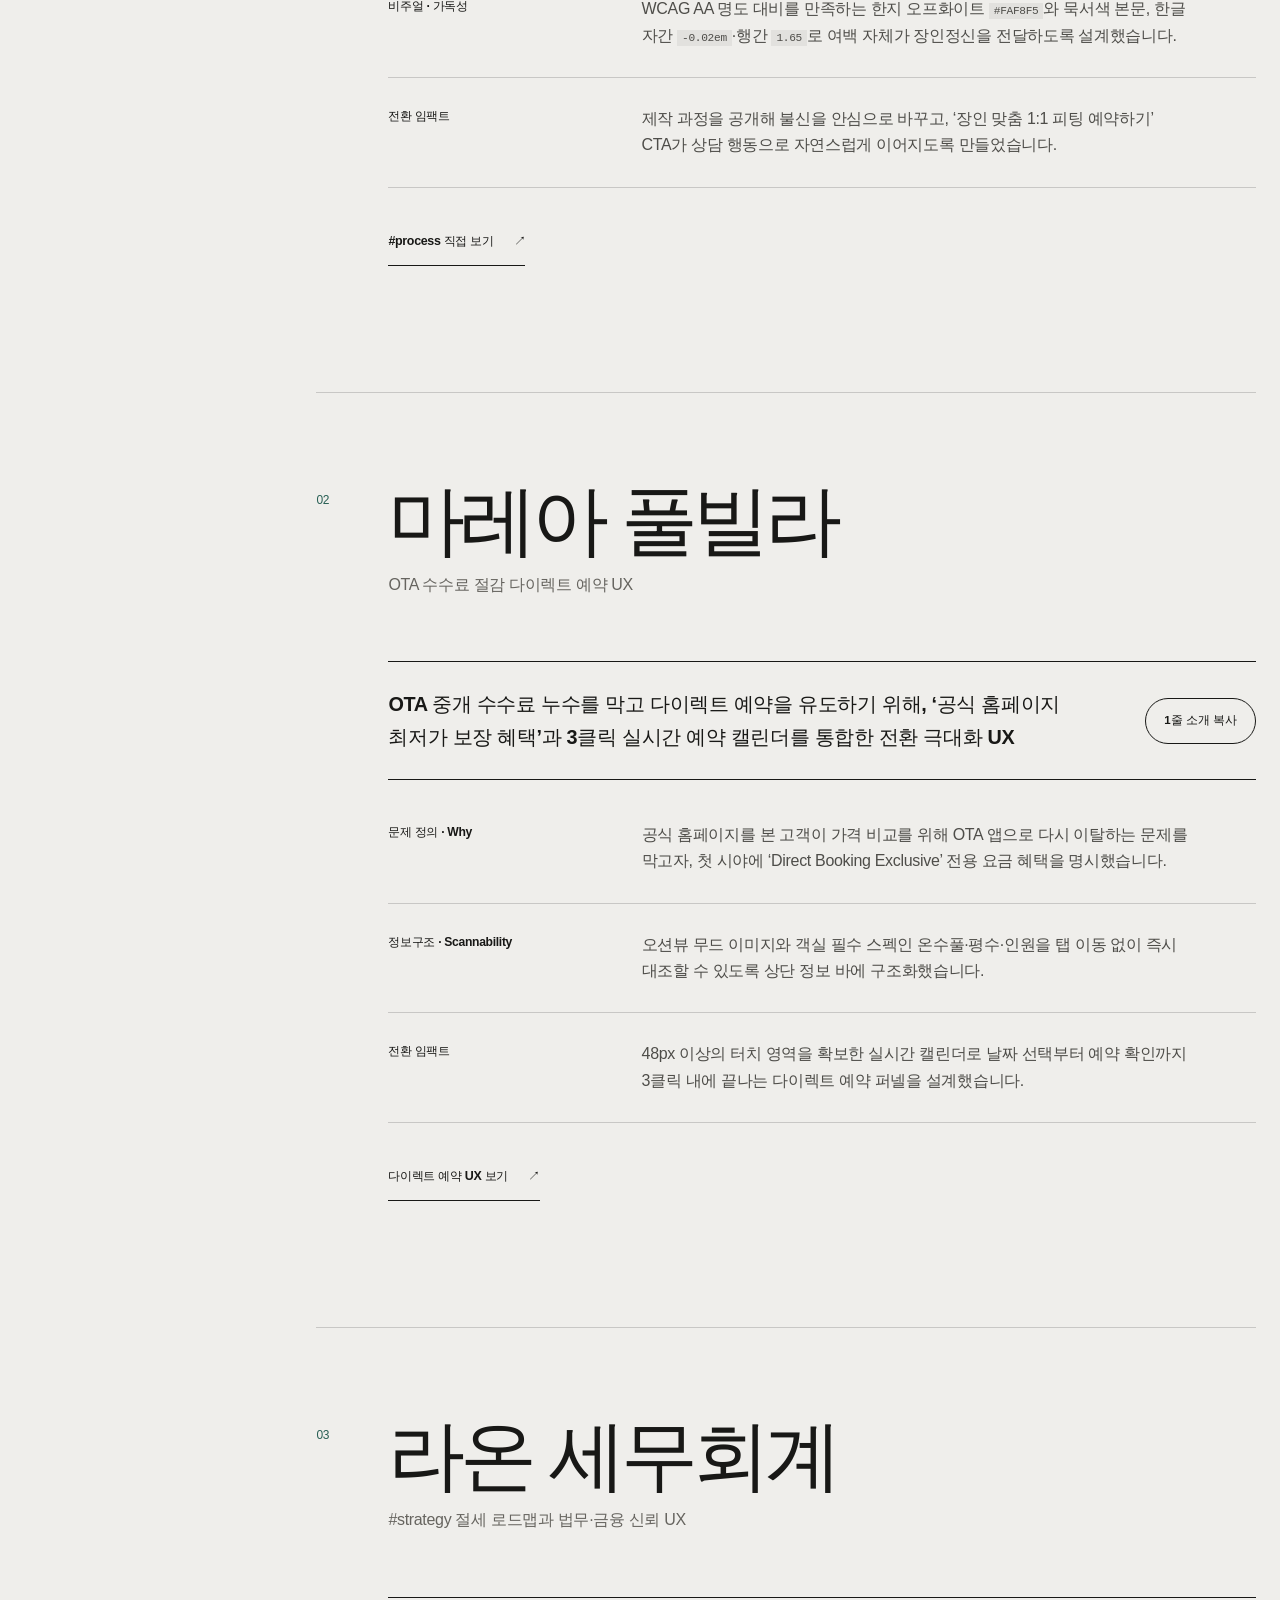
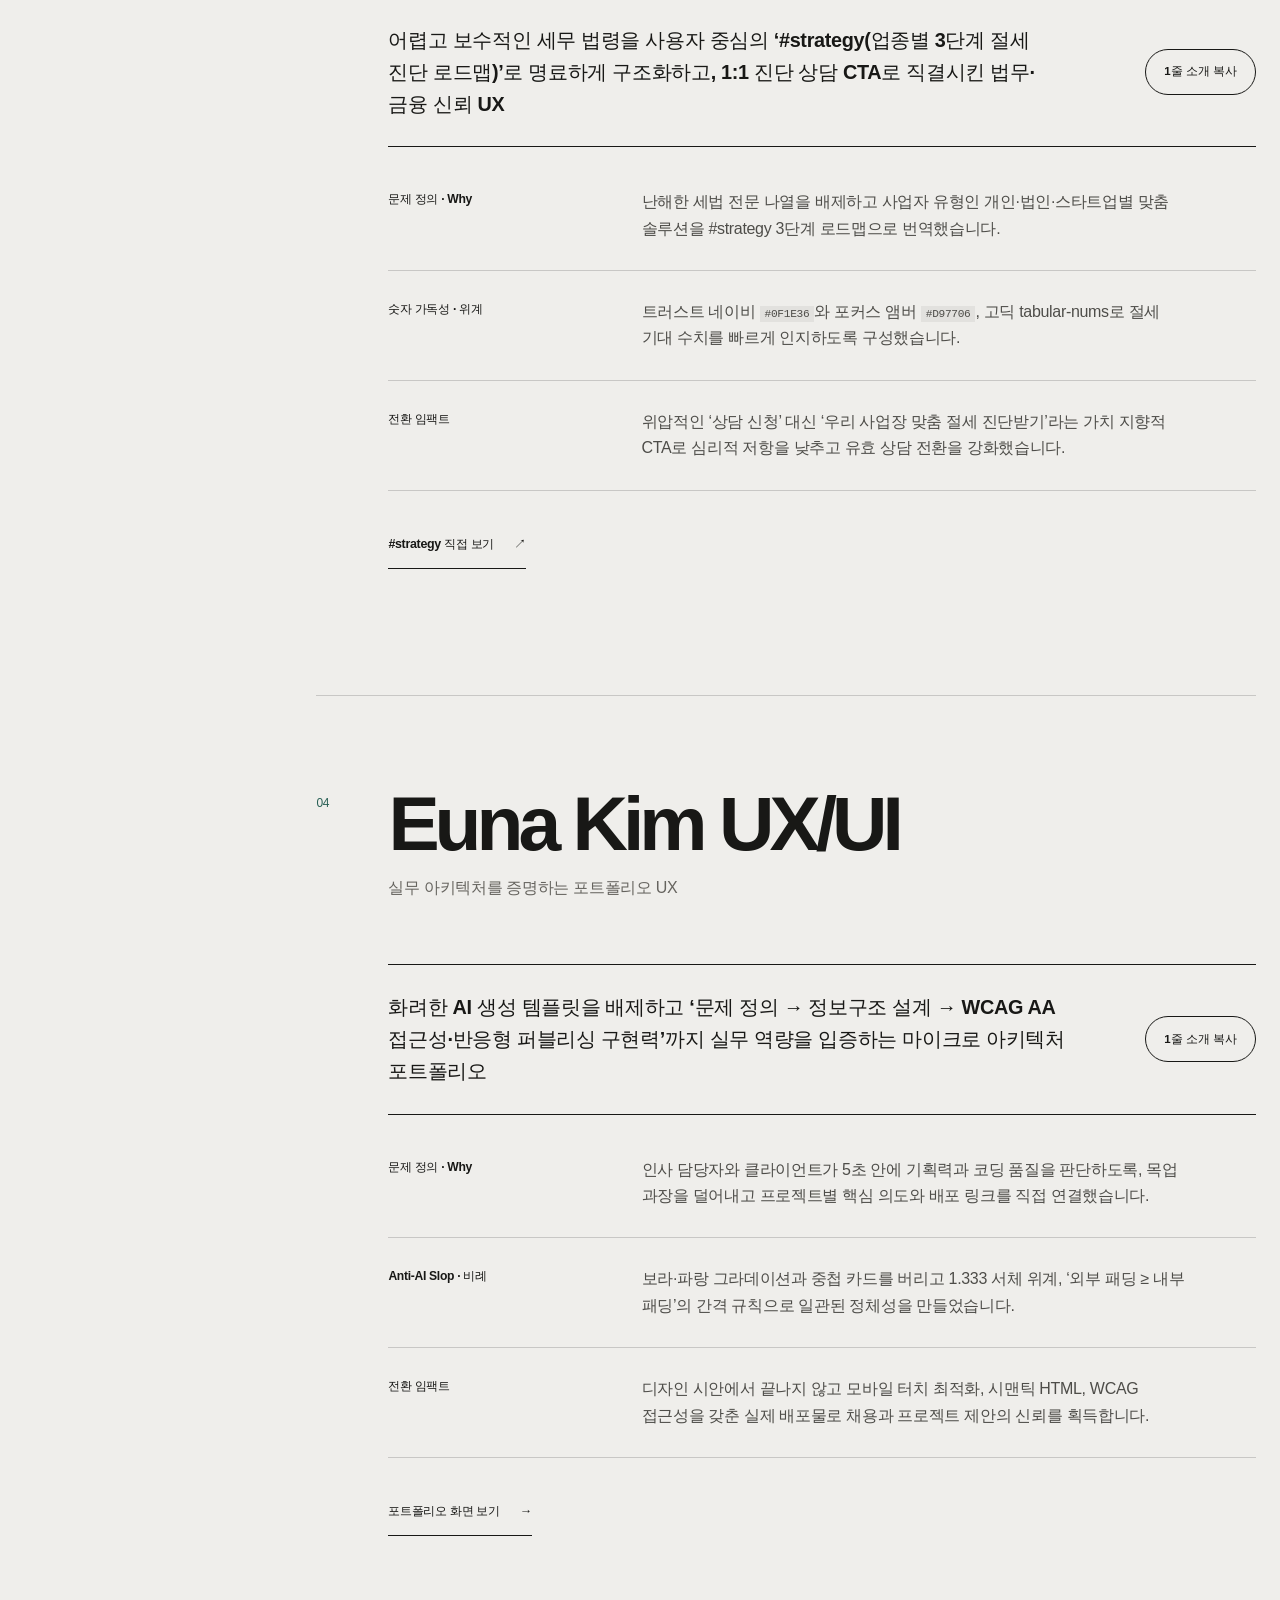
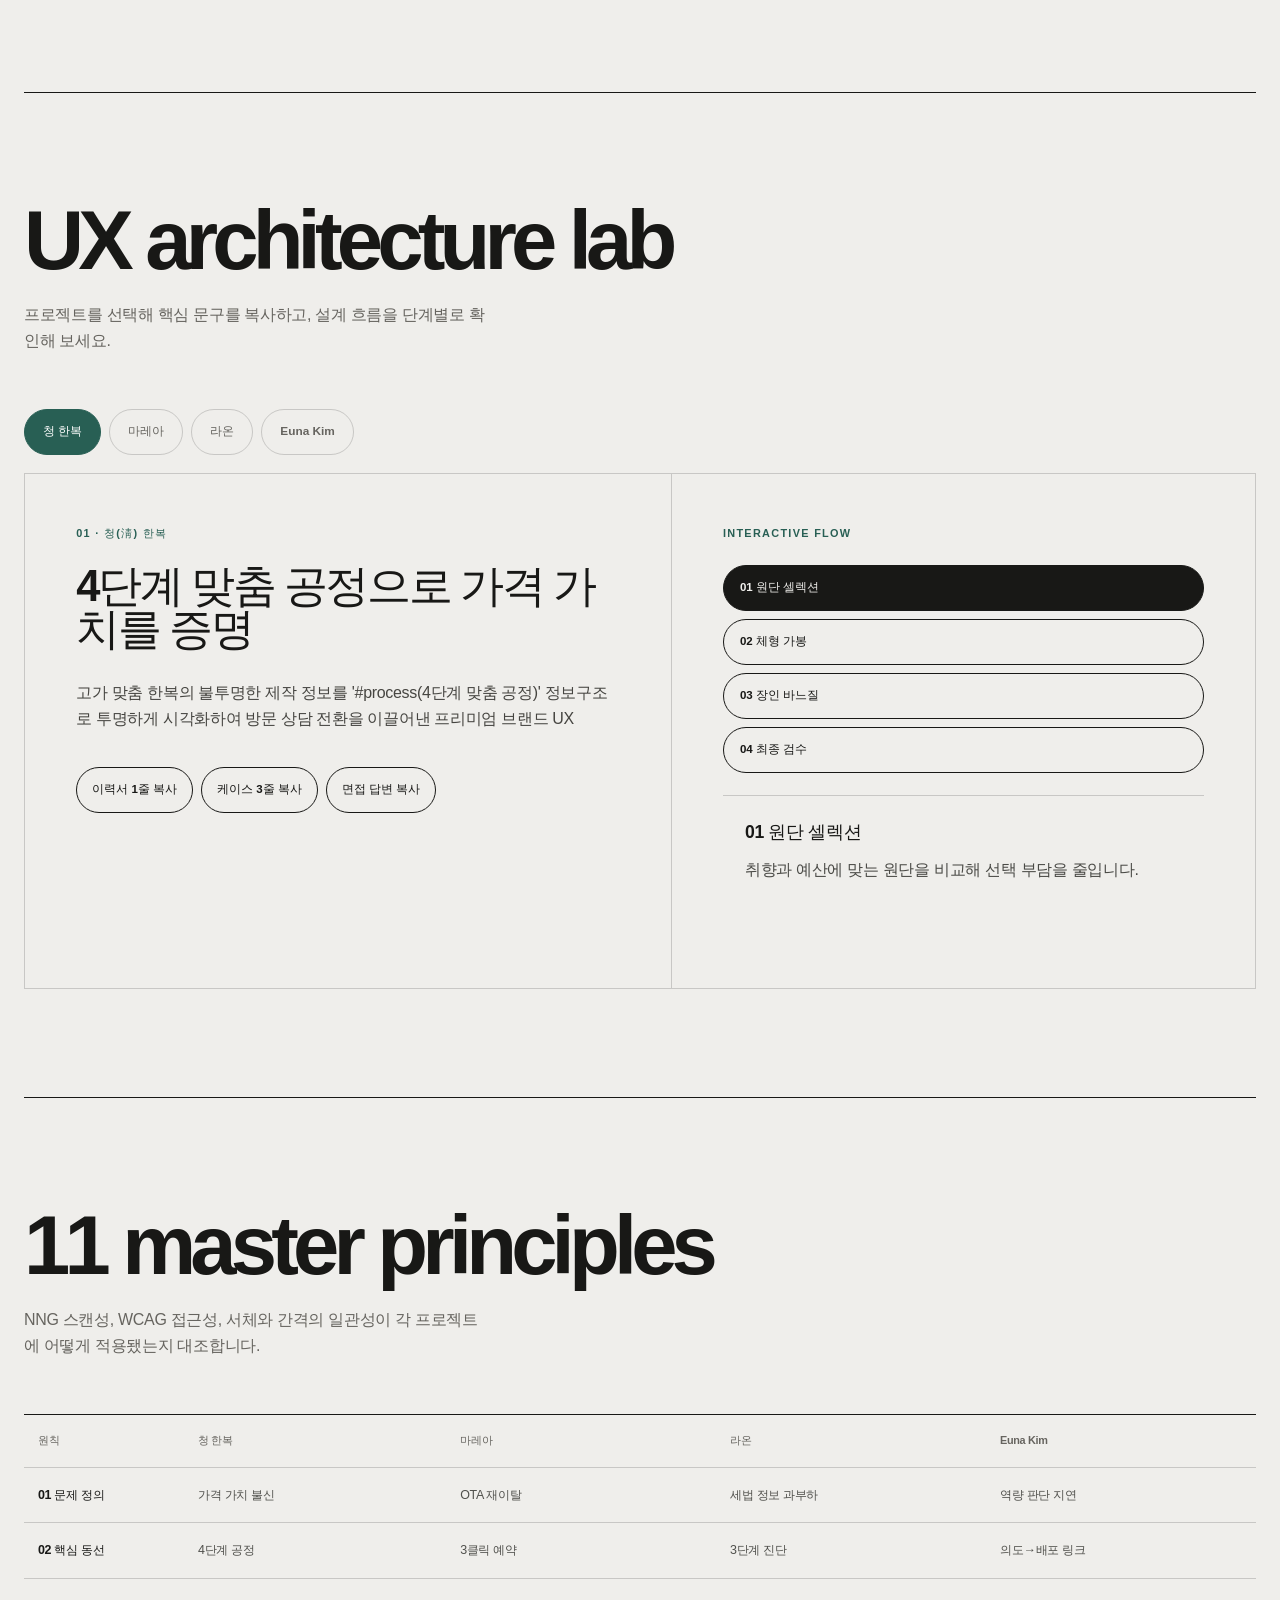
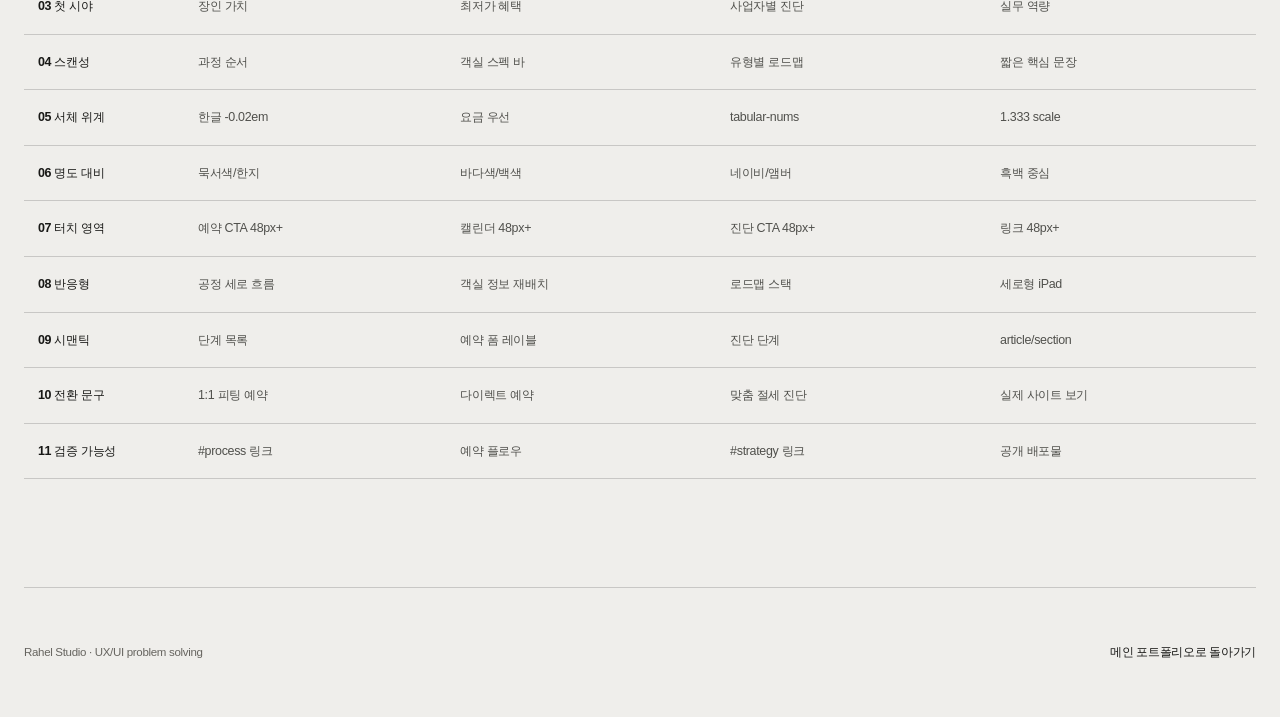
==== commit 541397bf: "Refresh unified background styles" ====
--- a/process.html
+++ b/process.html
@@ -9,7 +9,7 @@
     />
     <meta name="theme-color" content="#faf8f5" />
     <title>Problem Solving | Rahel Studio</title>
-    <link rel="stylesheet" href="process.css" />
+    <link rel="stylesheet" href="process.css?v=paper-unify" />
     <script src="process.js" defer></script>
   </head>
   <body>
--- a/process.css
+++ b/process.css
@@ -1,6 +1,6 @@
 :root {
-  --paper: #faf8f5;
-  --paper-deep: #efede8;
+  --paper: #efeeeb;
+  --paper-deep: #efeeeb;
   --ink: #181816;
   --muted: #66645f;
   --line: rgba(24, 24, 22, 0.18);
@@ -24,9 +24,8 @@
   margin: 0;
   min-width: 320px;
   background-color: var(--paper);
-  background-image:
-    radial-gradient(circle at 12% 6%, rgba(255,255,255,.82), transparent 27%),
-    url("data:image/svg+xml,%3Csvg viewBox='0 0 220 220' xmlns='http://www.w3.org/2000/svg'%3E%3Cfilter id='paper'%3E%3CfeTurbulence type='fractalNoise' baseFrequency='.82' numOctaves='3' stitchTiles='stitch'/%3E%3C/filter%3E%3Crect width='100%25' height='100%25' filter='url(%23paper)' opacity='.035'/%3E%3C/svg%3E");
+  background-image: url("data:image/svg+xml,%3Csvg viewBox='0 0 220 220' xmlns='http://www.w3.org/2000/svg'%3E%3Cfilter id='paper'%3E%3CfeTurbulence type='fractalNoise' baseFrequency='.82' numOctaves='3' stitchTiles='stitch'/%3E%3C/filter%3E%3Crect width='100%25' height='100%25' filter='url(%23paper)' opacity='.026'/%3E%3C/svg%3E");
+  background-attachment: fixed;
   color: var(--ink);
   line-height: 1.65;
   letter-spacing: -0.02em;
@@ -67,7 +66,7 @@
   grid-template-columns: 1fr auto 1fr;
   align-items: center;
   border-bottom: 1px solid var(--line);
-  background: rgba(250, 248, 245, .9);
+  background: rgba(239, 238, 235, .92);
   backdrop-filter: blur(16px);
 }
 
@@ -87,6 +86,15 @@
 .topbar nav a:hover { color: var(--ink); }
 
 main { overflow: clip; }
+
+.process-hero,
+.case-layout,
+.case-study,
+.ux-lab,
+.principles,
+footer {
+  background: transparent;
+}
 
 .process-hero {
   width: min(calc(100% - 48px), var(--max));
@@ -320,7 +328,7 @@
   margin-top: 18px;
   grid-template-columns: 1.05fr .95fr;
   border: 1px solid var(--line);
-  background: rgba(255,255,255,.34);
+  background: transparent;
 }
 
 .lab-copy-block,
@@ -336,7 +344,7 @@
 
 .flow-steps { display: grid; gap: 8px; }
 .flow-steps button { width: 100%; padding: 0 16px; text-align: left; }
-.flow-result { min-height: 142px; margin-top: 22px; padding: 22px; background: var(--accent-soft); }
+.flow-result { min-height: 142px; margin-top: 22px; padding: 22px; border-top: 1px solid var(--line); background: transparent; }
 .flow-result strong,
 .flow-result span { display: block; }
 .flow-result strong { font-size: 1.1rem; }
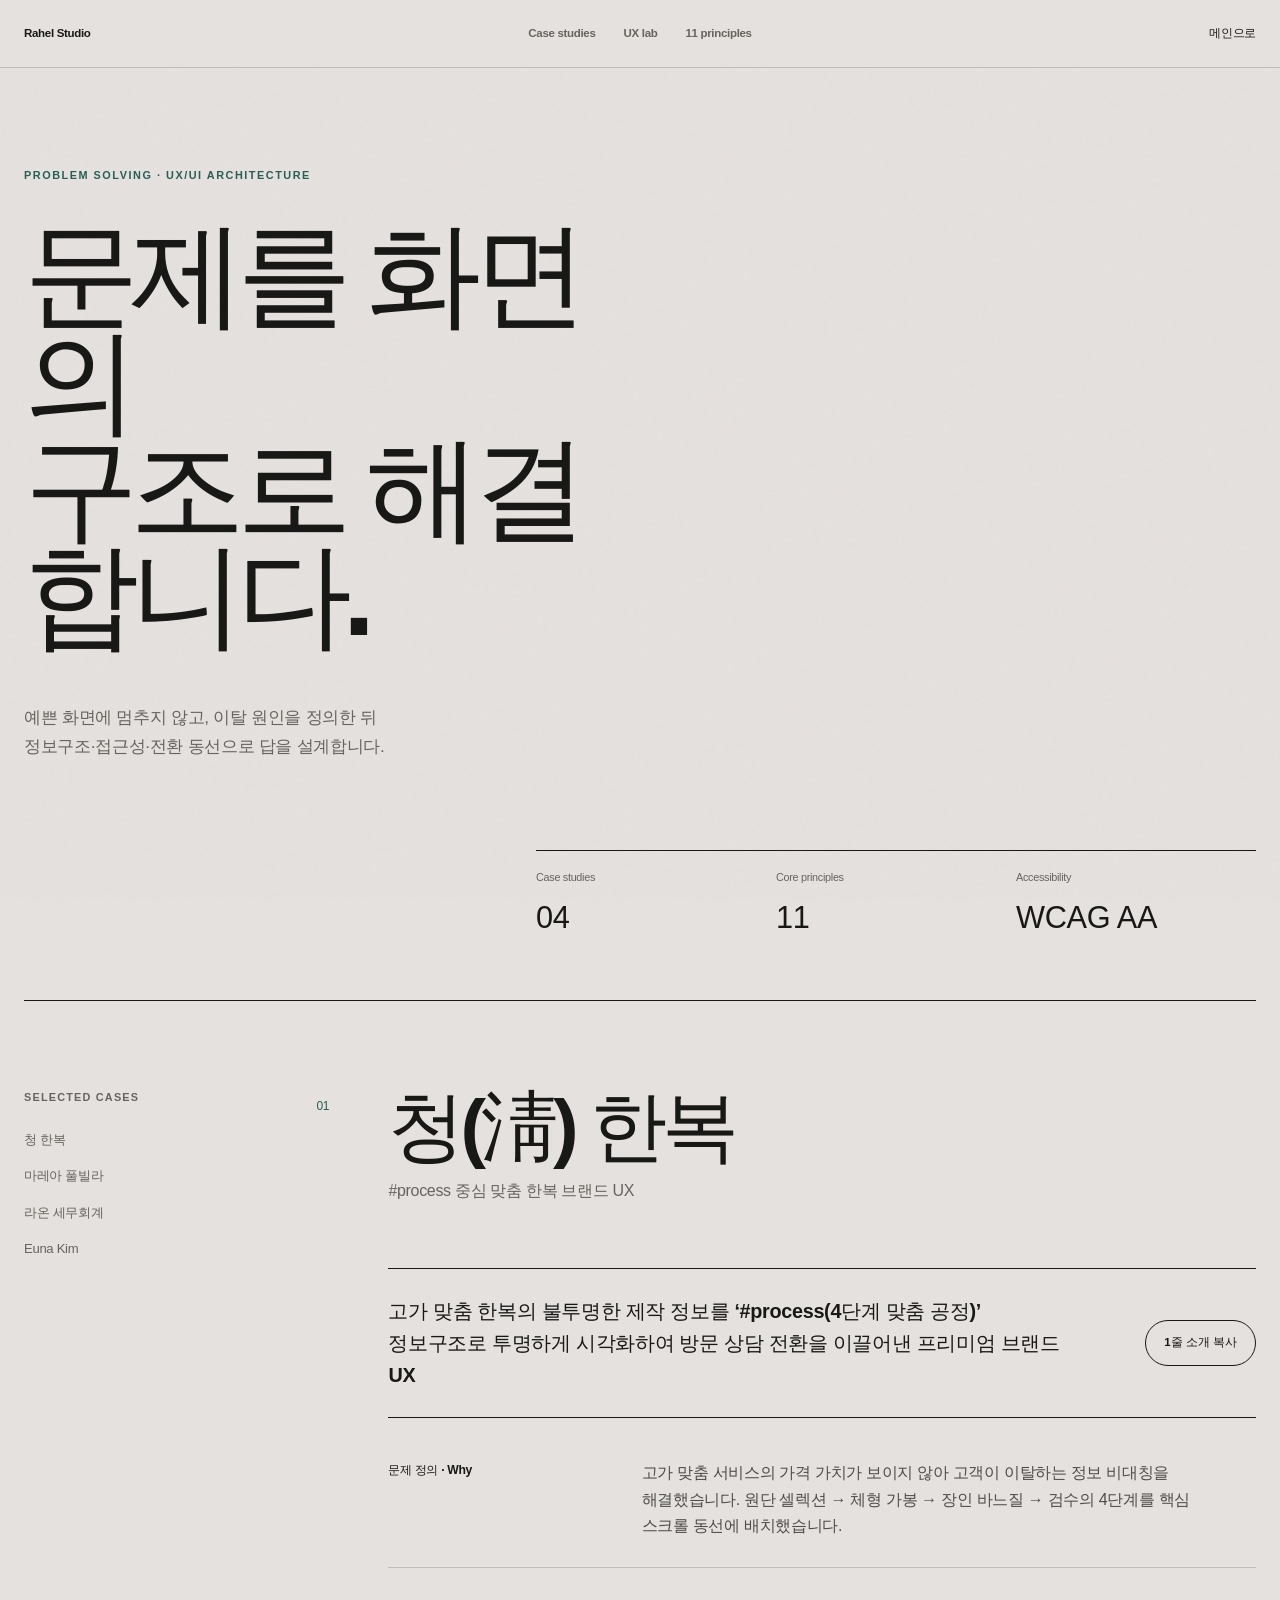
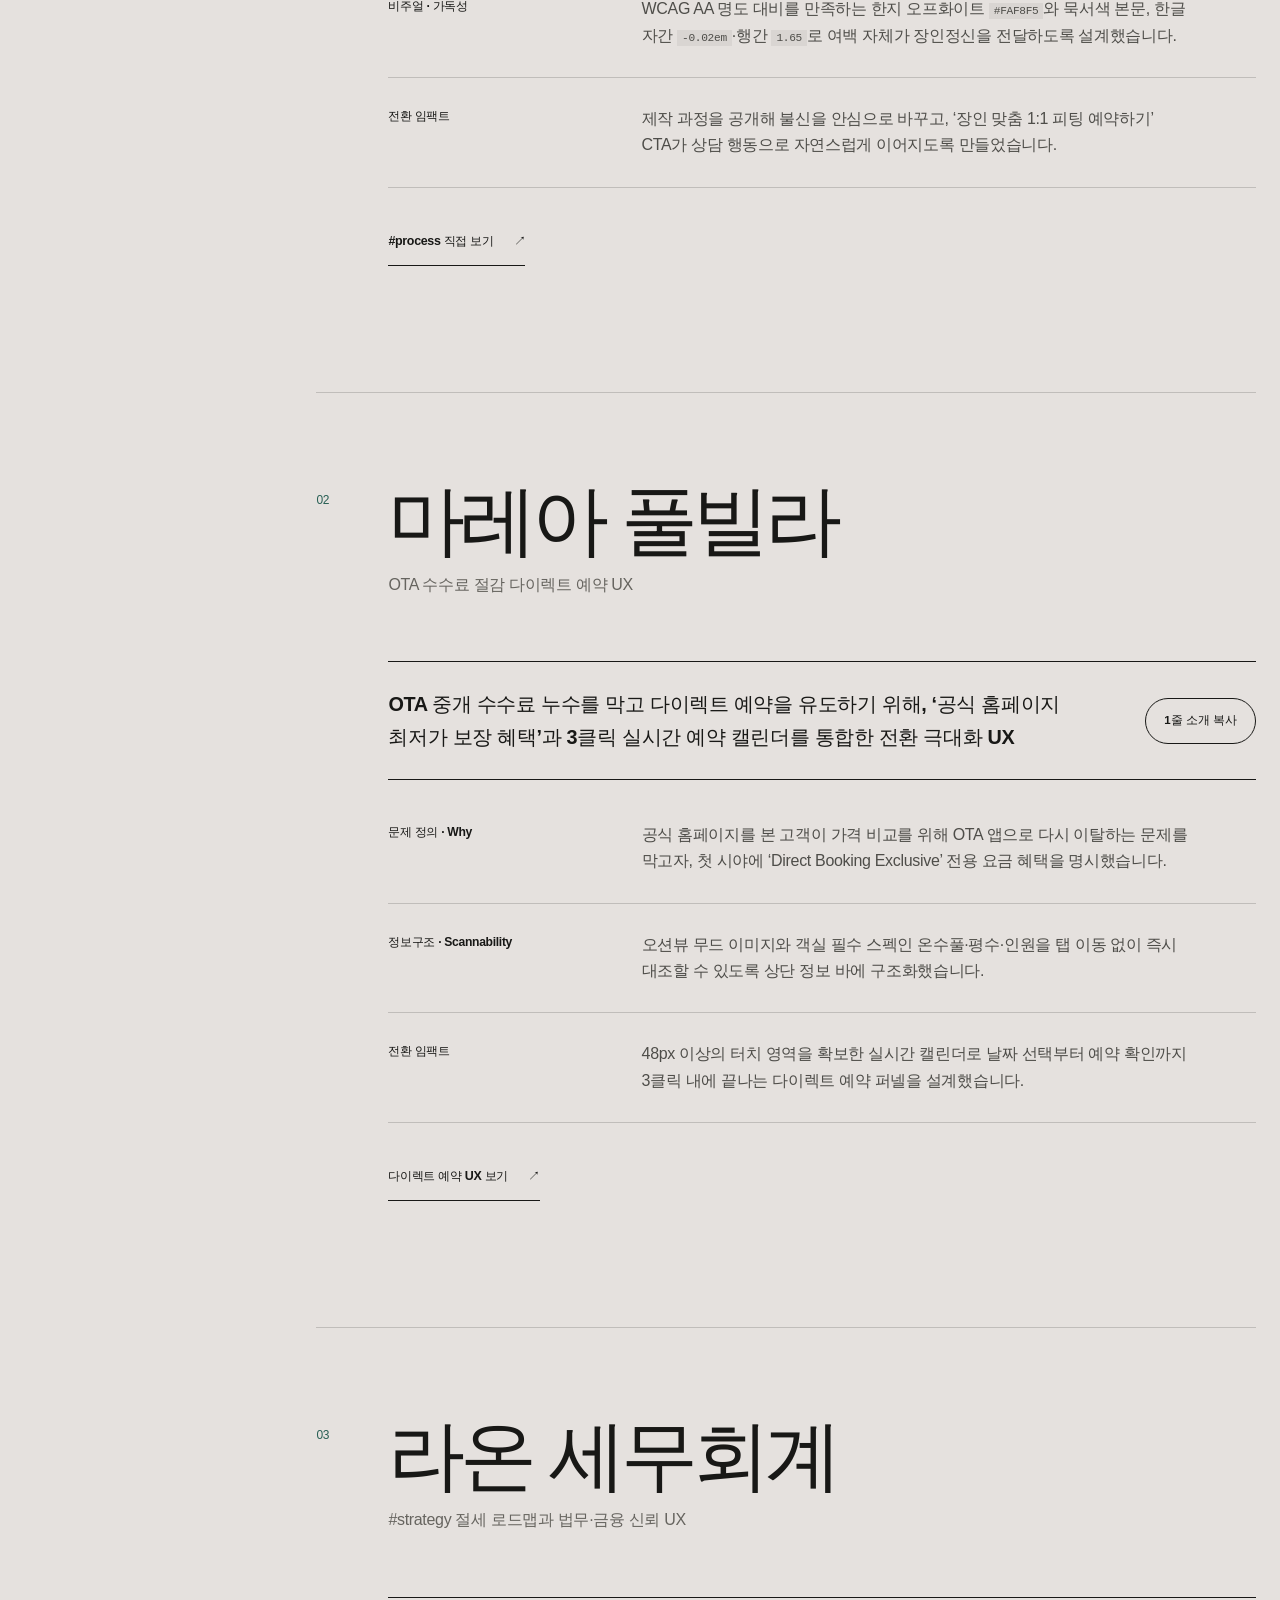
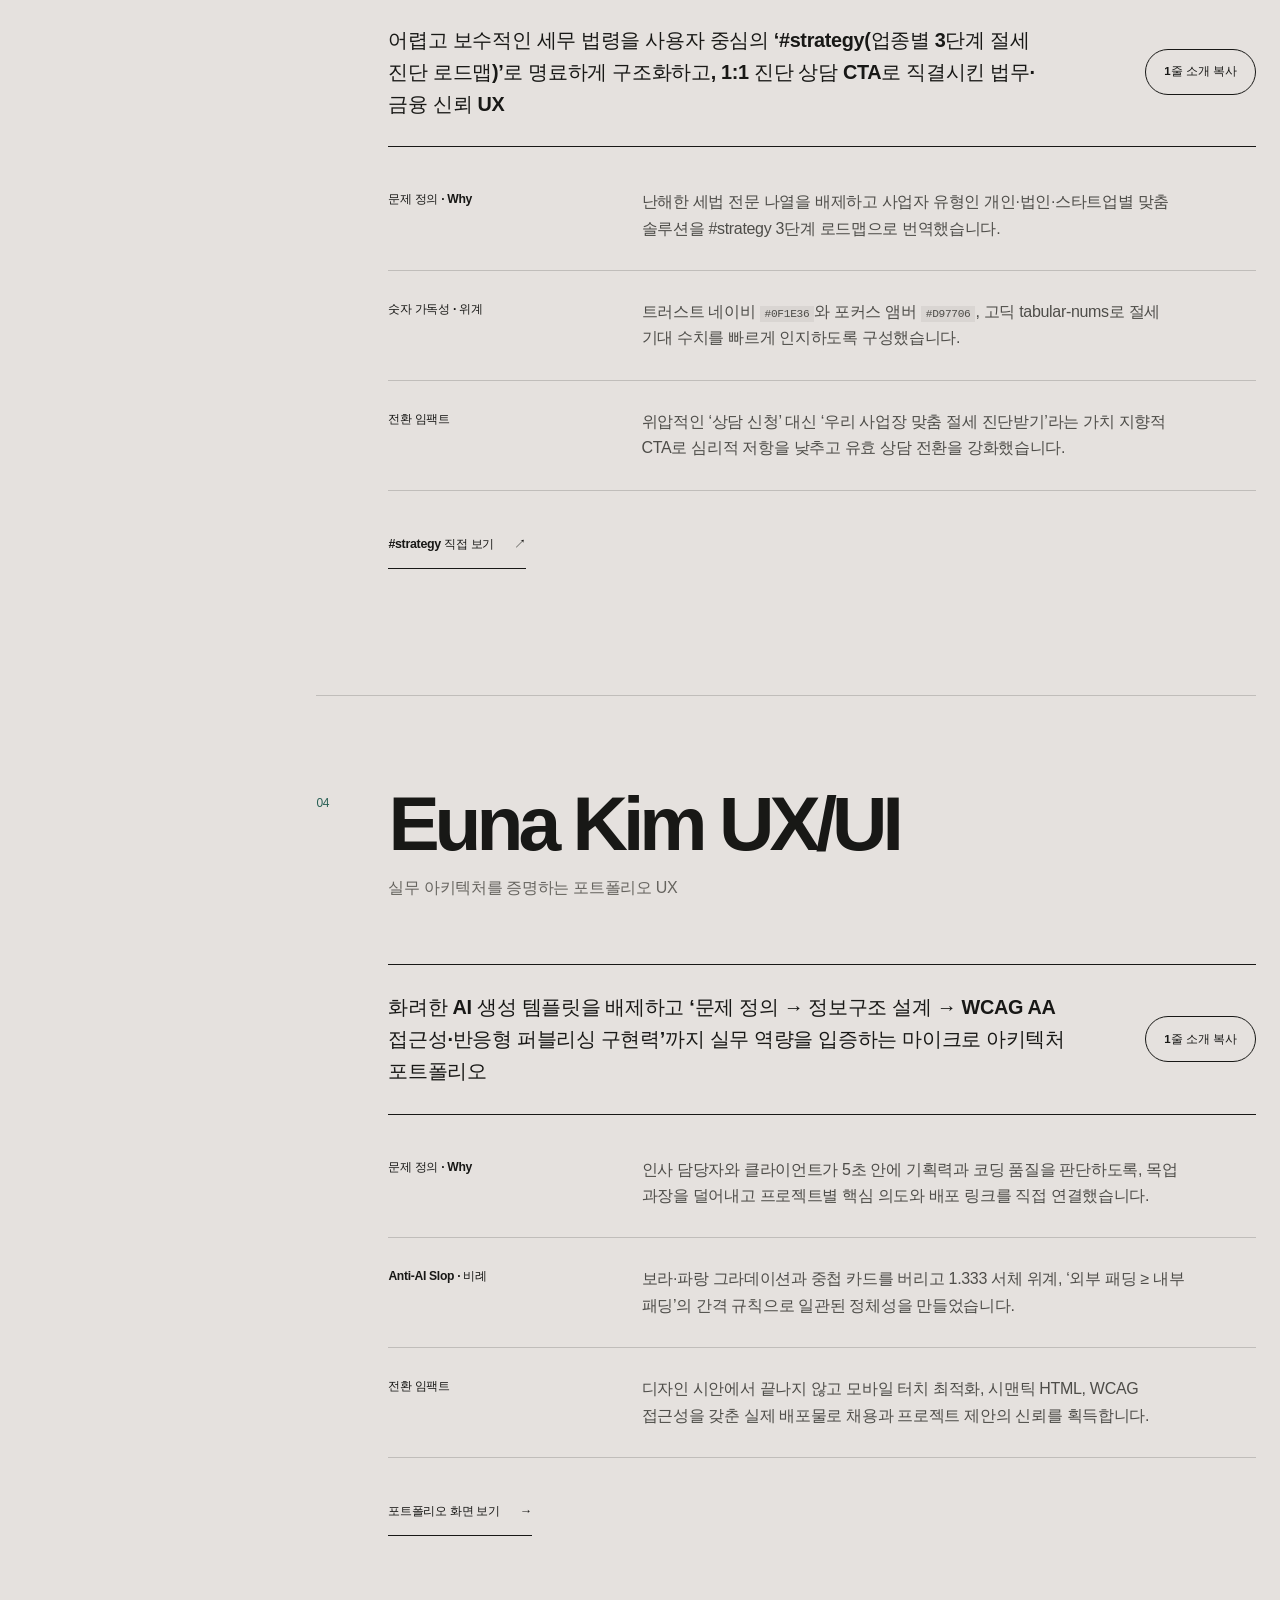
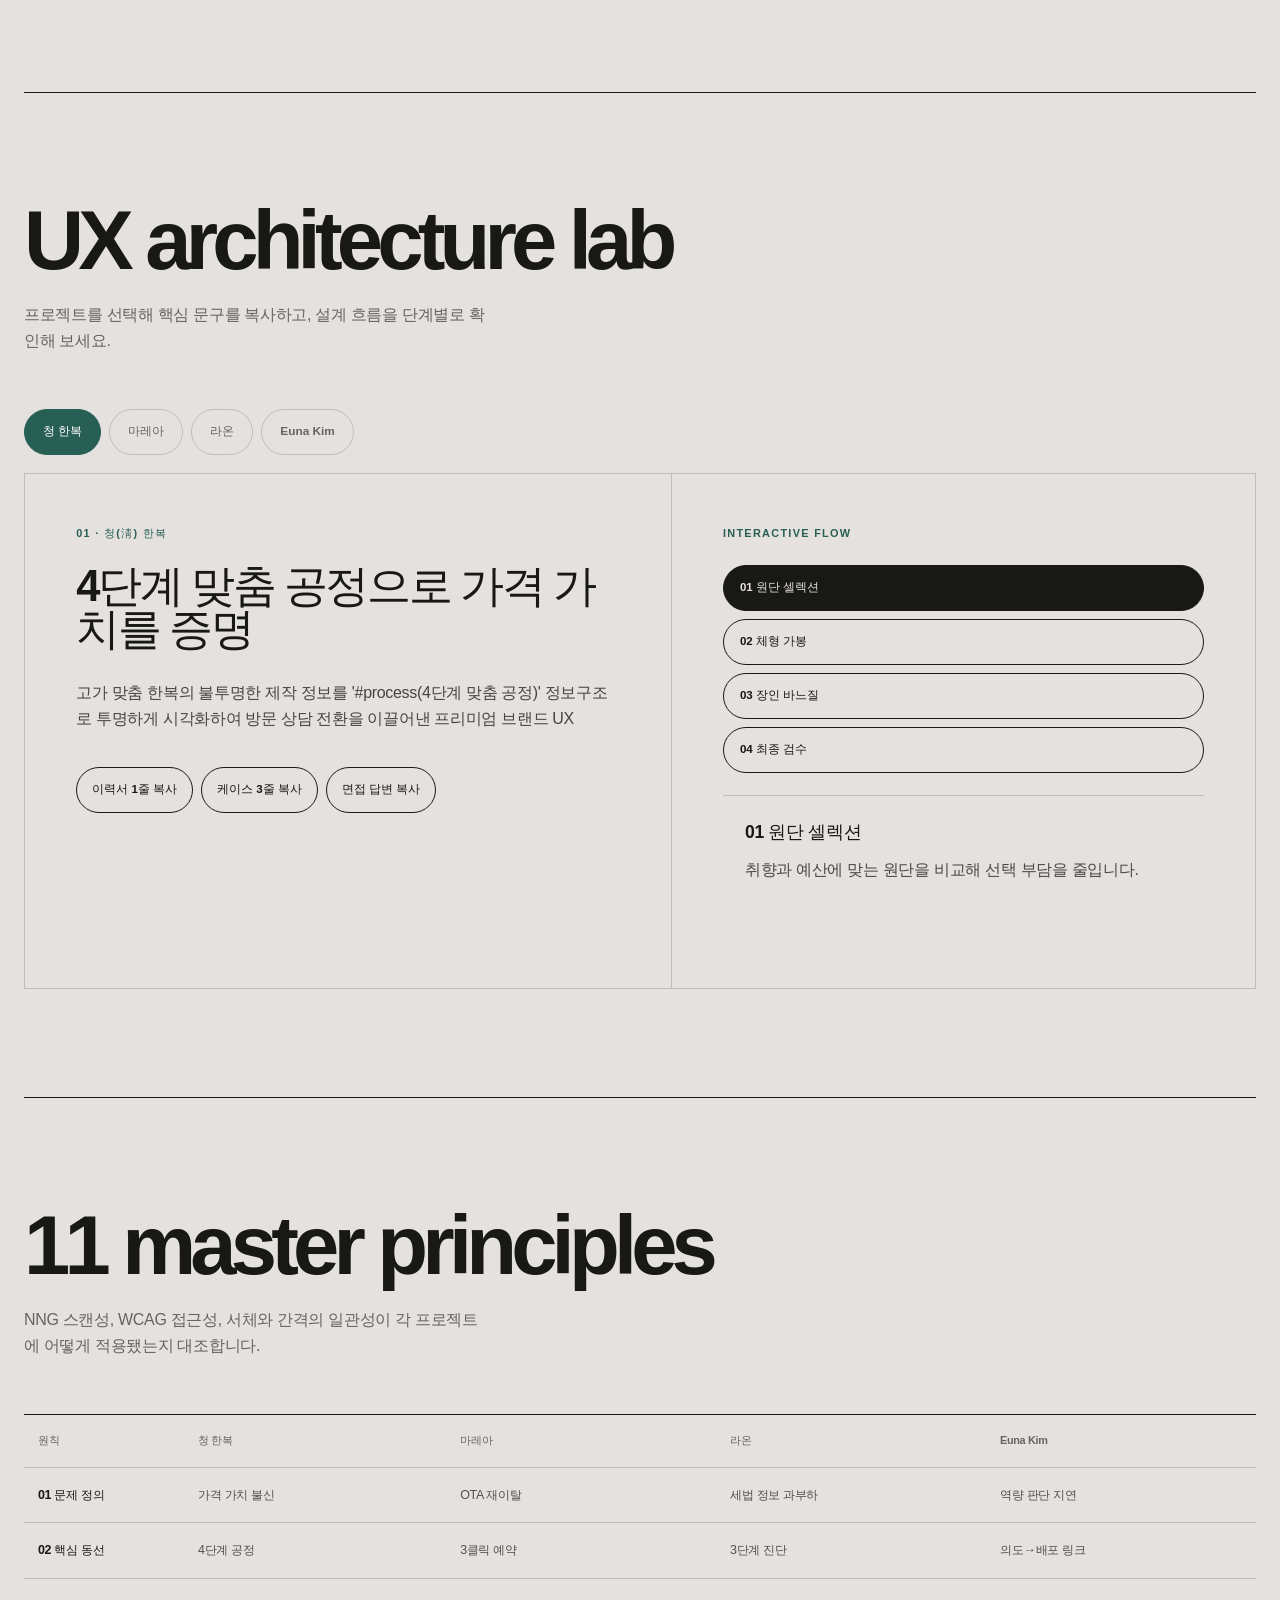
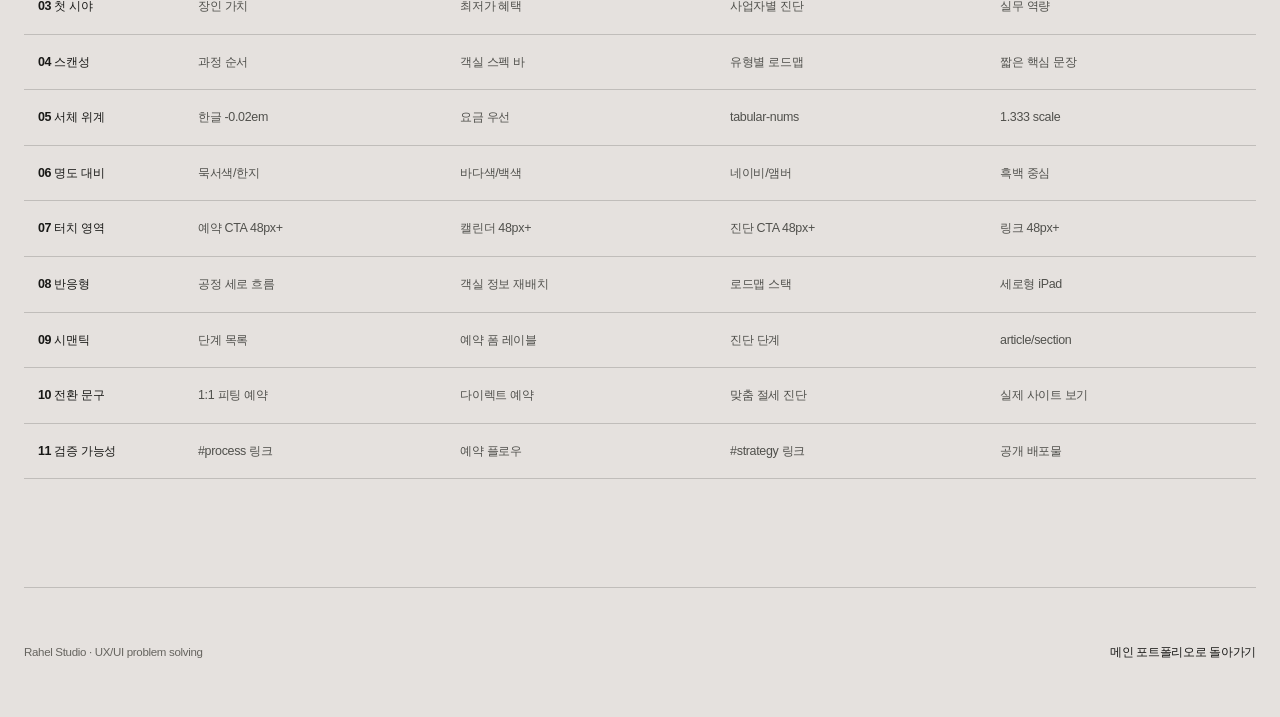
==== commit 24835748: "Match page background to hero image" ====
--- a/process.html
+++ b/process.html
@@ -9,7 +9,7 @@
     />
     <meta name="theme-color" content="#faf8f5" />
     <title>Problem Solving | Rahel Studio</title>
-    <link rel="stylesheet" href="process.css?v=paper-unify" />
+    <link rel="stylesheet" href="process.css?v=paper-unify-2" />
     <script src="process.js" defer></script>
   </head>
   <body>
--- a/process.css
+++ b/process.css
@@ -1,6 +1,6 @@
 :root {
-  --paper: #efeeeb;
-  --paper-deep: #efeeeb;
+  --paper: #e5e1de;
+  --paper-deep: #e5e1de;
   --ink: #181816;
   --muted: #66645f;
   --line: rgba(24, 24, 22, 0.18);
@@ -66,7 +66,7 @@
   grid-template-columns: 1fr auto 1fr;
   align-items: center;
   border-bottom: 1px solid var(--line);
-  background: rgba(239, 238, 235, .92);
+  background: rgba(229, 225, 222, .92);
   backdrop-filter: blur(16px);
 }
 
